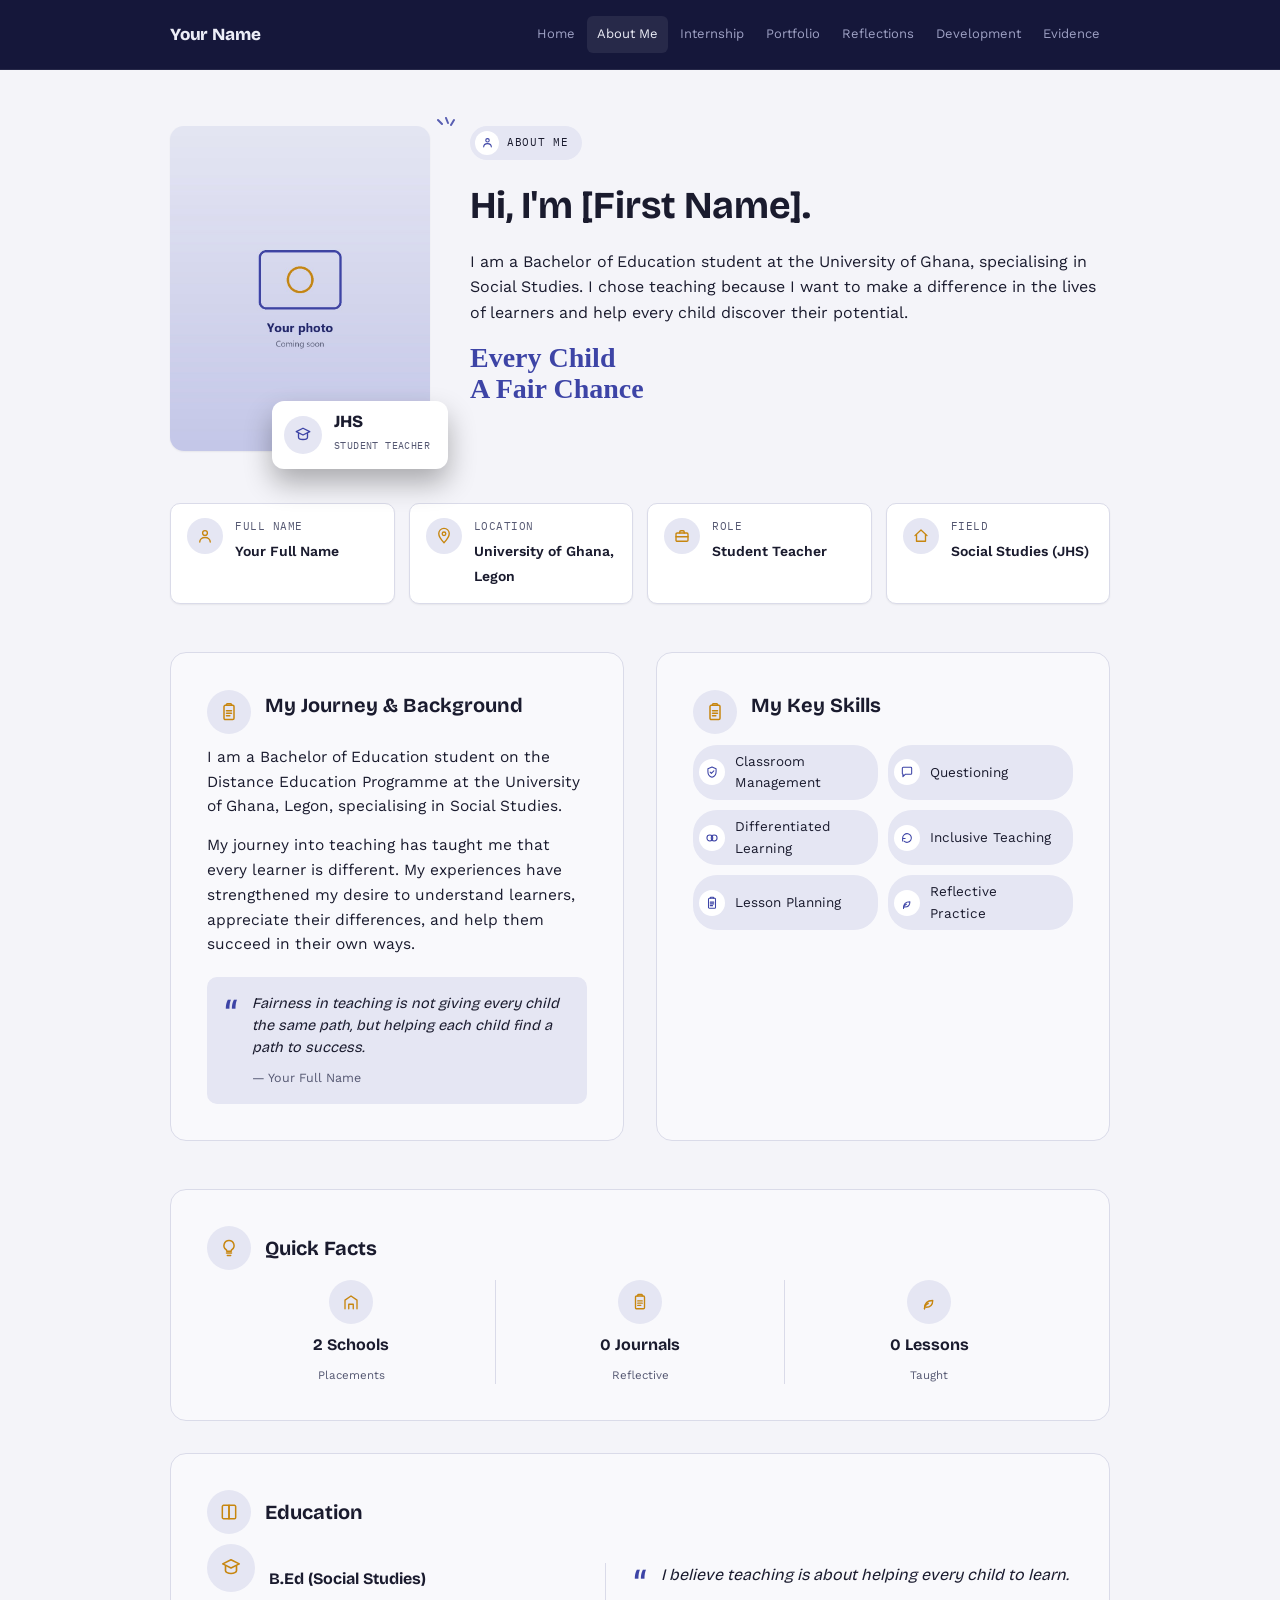
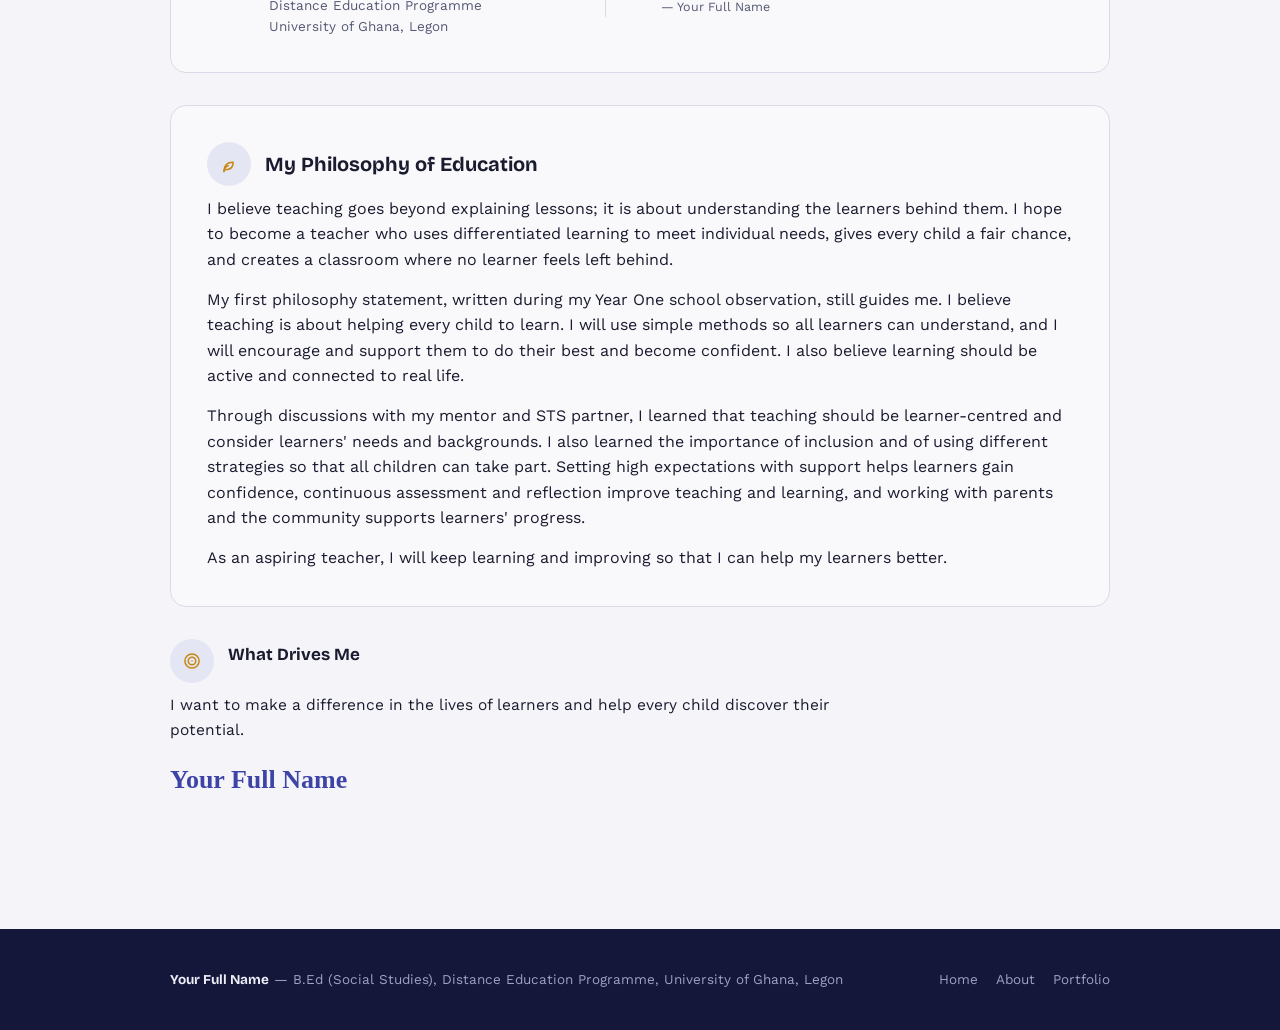
==== site/about.html @ 4d6a5287 "Start client 4 e-portfolio with Indigo & Marigold palette and placeholder content Co-Authored-By: Cl" ====
<!doctype html>
<html lang="en">
<head>
<meta charset="UTF-8">
<meta name="viewport" content="width=device-width, initial-scale=1">
<title>Your Full Name — About Me</title>
<meta name="description" content="Teaching e-portfolio of Your Full Name, B.Ed (Social Studies) student-teacher at the University of Ghana, Legon.">
<link rel="stylesheet" href="https://fonts.googleapis.com/css2?family=Bricolage+Grotesque:opsz,wght@12..96,500;12..96,700;12..96,800&family=Work+Sans:wght@400;500;600;700&family=IBM+Plex+Mono:wght@500&display=swap">
<link rel="stylesheet" href="styles.css">
</head>
<body>

<header class="site">
  <div class="container nav-row">
    <a class="brand" href="index.html">Your Name</a>
    <button class="nav-toggle" id="navToggle" aria-expanded="false">Menu</button>
    <nav class="links" id="navLinks">
      <a href="index.html">Home</a>
      <a href="about.html" class="active">About Me</a>
      <a href="internship.html">Internship</a>
      <a href="portfolio.html">Portfolio</a>
      <a href="reflections.html">Reflections</a>
      <a href="development.html">Development</a>
      <a href="evidence.html">Evidence</a>
    </nav>
  </div>
</header>

<main class="container">
  <div class="page">

    <div class="about-split">
      <div style="position:relative;">
        <div class="photo-ticks"><svg width="24" height="34" viewBox="0 0 24 34" fill="none" stroke="currentColor" stroke-width="2" stroke-linecap="round"><path d="M2 4l4 4"/><path d="M10 2l2 5"/><path d="M18 4l-3 5"/></svg></div>
        <img class="about-photo" style="object-position:center 15%;" src="assets/portrait.jpg" alt="Portrait of Your Full Name">
        <div class="hero-badge" style="position:absolute;right:-18px;bottom:-18px;left:auto;">
          <div class="badge-icon"><svg width="18" height="18" viewBox="0 0 24 24" fill="none" stroke="currentColor" stroke-width="1.8" stroke-linecap="round" stroke-linejoin="round"><path d="M12 3l9 4.5-9 4.5-9-4.5z"/><path d="M6 10v5c0 1.5 2.7 3 6 3s6-1.5 6-3v-5"/></svg></div>
          <div><b>JHS</b><span>Student Teacher</span></div>
        </div>
      </div>
      <div class="about-greet">
        <div class="pill-eyebrow"><span class="pill-icon"><svg width="13" height="13" viewBox="0 0 24 24" fill="none" stroke="currentColor" stroke-width="2" stroke-linecap="round" stroke-linejoin="round"><circle cx="12" cy="8" r="3.2"/><path d="M5 20c0-3.5 3-6 7-6s7 2.5 7 6"/></svg></span>About Me</div>
        <h3 style="font-size:clamp(28px,4.4vw,38px);">Hi, I'm [First Name].</h3>
        <p class="body-text">I am a Bachelor of Education student at the University of Ghana, specialising in Social Studies. I chose teaching because I want to make a difference in the lives of learners and help every child discover their potential.</p>
        <div class="tagline-script">Every Child<br>A Fair Chance</div>
      </div>
    </div>

    <div class="block">
      <div class="info-grid">
        <div class="info-item">
          <div class="info-icon"><svg width="18" height="18" viewBox="0 0 24 24" fill="none" stroke="currentColor" stroke-width="1.8" stroke-linecap="round" stroke-linejoin="round"><circle cx="12" cy="8" r="3.2"/><path d="M5 20c0-3.5 3-6 7-6s7 2.5 7 6"/></svg></div>
          <div><span class="info-label">Full Name</span><span class="info-value">Your Full Name</span></div>
        </div>
        <div class="info-item">
          <div class="info-icon"><svg width="18" height="18" viewBox="0 0 24 24" fill="none" stroke="currentColor" stroke-width="1.8" stroke-linecap="round" stroke-linejoin="round"><path d="M12 21s7-7.2 7-12.2a7 7 0 1 0-14 0C5 13.8 12 21 12 21z"/><circle cx="12" cy="9" r="2.4"/></svg></div>
          <div><span class="info-label">Location</span><span class="info-value">University of Ghana, Legon</span></div>
        </div>
        <div class="info-item">
          <div class="info-icon"><svg width="18" height="18" viewBox="0 0 24 24" fill="none" stroke="currentColor" stroke-width="1.8" stroke-linecap="round" stroke-linejoin="round"><rect x="4" y="8" width="16" height="11" rx="1.5"/><path d="M9 8V6.5A1.5 1.5 0 0 1 10.5 5h3A1.5 1.5 0 0 1 15 6.5V8"/><path d="M4 13h16"/></svg></div>
          <div><span class="info-label">Role</span><span class="info-value">Student Teacher</span></div>
        </div>
        <div class="info-item">
          <div class="info-icon"><svg width="18" height="18" viewBox="0 0 24 24" fill="none" stroke="currentColor" stroke-width="1.8" stroke-linecap="round" stroke-linejoin="round"><path d="M4 11.5L12 4l8 7.5"/><path d="M6 10v9h12v-9"/></svg></div>
          <div><span class="info-label">Field</span><span class="info-value">Social Studies (JHS)</span></div>
        </div>
      </div>
    </div>

    <div class="two-col block">
      <div class="panel" style="margin-bottom:0;">
        <div class="panel-head">
        <div class="focus-icon"><svg width="20" height="20" viewBox="0 0 24 24" fill="none" stroke="currentColor" stroke-width="1.8" stroke-linecap="round" stroke-linejoin="round"><rect x="6" y="4" width="12" height="17" rx="1.5"/><path d="M9 4V3a1 1 0 0 1 1-1h4a1 1 0 0 1 1 1v1"/><path d="M9 10.5h6M9 13.5h6M9 16.5h4"/></svg></div>
        <h3>My Journey &amp; Background</h3>
      </div>
        <p class="body-text">I am a Bachelor of Education student on the Distance Education Programme at the University of Ghana, Legon, specialising in Social Studies.</p>
        <p class="body-text" style="margin-top:14px;">My journey into teaching has taught me that every learner is different. My experiences have strengthened my desire to understand learners, appreciate their differences, and help them succeed in their own ways.</p>
        <div class="testimonial" style="margin-top:20px;background:var(--chip-bg);border-radius:10px;padding:16px 18px;">
          <span class="quote-mark">&ldquo;</span>
          <div>
            <blockquote style="font-size:14.5px;">Fairness in teaching is not giving every child the same path, but helping each child find a path to success.</blockquote>
            <cite>— Your Full Name</cite>
          </div>
        </div>
      </div>
      <div class="panel" style="margin-bottom:0;">
        <div class="panel-head">
        <div class="focus-icon"><svg width="20" height="20" viewBox="0 0 24 24" fill="none" stroke="currentColor" stroke-width="1.8" stroke-linecap="round" stroke-linejoin="round"><rect x="6" y="4" width="12" height="17" rx="1.5"/><path d="M9 4V3a1 1 0 0 1 1-1h4a1 1 0 0 1 1 1v1"/><path d="M9 10.5h6M9 13.5h6M9 16.5h4"/></svg></div>
        <h3>My Key Skills</h3>
      </div>
        <div class="skill-grid">
          <div class="skill-chip"><span class="chip-ico"><svg width="14" height="14" viewBox="0 0 24 24" fill="none" stroke="currentColor" stroke-width="1.8" stroke-linecap="round" stroke-linejoin="round"><path d="M12 3.5l7 2.8v5.2c0 5-3 8.3-7 9.5-4-1.2-7-4.5-7-9.5V6.3z"/><path d="M8.8 12.2l2.1 2.1 4.3-4.3"/></svg></span>Classroom Management</div>
          <div class="skill-chip"><span class="chip-ico"><svg width="14" height="14" viewBox="0 0 24 24" fill="none" stroke="currentColor" stroke-width="1.8" stroke-linecap="round" stroke-linejoin="round"><path d="M4 5.5A1.5 1.5 0 0 1 5.5 4h13A1.5 1.5 0 0 1 20 5.5v9A1.5 1.5 0 0 1 18.5 16H9l-4 4v-4H5.5A1.5 1.5 0 0 1 4 14.5z"/></svg></span>Questioning</div>
          <div class="skill-chip"><span class="chip-ico"><svg width="14" height="14" viewBox="0 0 24 24" fill="none" stroke="currentColor" stroke-width="1.8" stroke-linecap="round" stroke-linejoin="round"><circle cx="8.3" cy="12" r="5"/><circle cx="15.7" cy="12" r="5"/></svg></span>Differentiated Learning</div>
          <div class="skill-chip"><span class="chip-ico"><svg width="14" height="14" viewBox="0 0 24 24" fill="none" stroke="currentColor" stroke-width="1.8" stroke-linecap="round" stroke-linejoin="round"><path d="M4.5 12a7.5 7.5 0 1 1 2.4 5.5"/><path d="M4.5 17v-4.3h4.3"/></svg></span>Inclusive Teaching</div>
          <div class="skill-chip"><span class="chip-ico"><svg width="14" height="14" viewBox="0 0 24 24" fill="none" stroke="currentColor" stroke-width="1.8" stroke-linecap="round" stroke-linejoin="round"><rect x="6" y="4" width="12" height="17" rx="1.5"/><path d="M9 4V3a1 1 0 0 1 1-1h4a1 1 0 0 1 1 1v1"/><path d="M9 10.5h6M9 13.5h6M9 16.5h4"/></svg></span>Lesson Planning</div>
          <div class="skill-chip"><span class="chip-ico"><svg width="14" height="14" viewBox="0 0 24 24" fill="none" stroke="currentColor" stroke-width="1.8" stroke-linecap="round" stroke-linejoin="round"><path d="M6 21c0-7 4-11 11-11 0 6-3 9-9 9"/><path d="M6 21c0-4 2-6 5-7"/></svg></span>Reflective Practice</div>
        </div>
      </div>
    </div>

    <div class="panel">
      <div class="panel-head">
        <div class="focus-icon"><svg width="20" height="20" viewBox="0 0 24 24" fill="none" stroke="currentColor" stroke-width="1.8" stroke-linecap="round" stroke-linejoin="round"><path d="M9 18h6M10 21h4"/><path d="M12 3a6 6 0 0 0-3.5 10.9c.5.4.8 1 .8 1.6v.5h5.4v-.5c0-.6.3-1.2.8-1.6A6 6 0 0 0 12 3z"/></svg></div>
        <h3>Quick Facts</h3>
      </div>
      <div class="stat-trio">
        <div class="stat-trio-item">
          <div class="focus-icon"><svg width="18" height="18" viewBox="0 0 24 24" fill="none" stroke="currentColor" stroke-width="1.8" stroke-linecap="round" stroke-linejoin="round"><path d="M4 21V9.5L12 4l8 5.5V21"/><path d="M9 21v-6h6v6"/></svg></div>
          <b>2 Schools</b><span>Placements</span>
        </div>
        <div class="stat-trio-item">
          <div class="focus-icon"><svg width="18" height="18" viewBox="0 0 24 24" fill="none" stroke="currentColor" stroke-width="1.8" stroke-linecap="round" stroke-linejoin="round"><rect x="6" y="4" width="12" height="17" rx="1.5"/><path d="M9 4V3a1 1 0 0 1 1-1h4a1 1 0 0 1 1 1v1"/><path d="M9 10.5h6M9 13.5h6M9 16.5h4"/></svg></div>
          <b>0 Journals</b><span>Reflective</span>
        </div>
        <div class="stat-trio-item">
          <div class="focus-icon"><svg width="18" height="18" viewBox="0 0 24 24" fill="none" stroke="currentColor" stroke-width="1.8" stroke-linecap="round" stroke-linejoin="round"><path d="M6 21c0-7 4-11 11-11 0 6-3 9-9 9"/><path d="M6 21c0-4 2-6 5-7"/></svg></div>
          <b>0 Lessons</b><span>Taught</span>
        </div>
      </div>
    </div>

    <div class="panel">
      <div class="panel-head">
        <div class="focus-icon"><svg width="20" height="20" viewBox="0 0 24 24" fill="none" stroke="currentColor" stroke-width="1.8" stroke-linecap="round" stroke-linejoin="round"><path d="M4 5.5C4 4.7 4.7 4 5.5 4H12v16H5.5A1.5 1.5 0 0 1 4 18.5z"/><path d="M20 5.5c0-.8-.7-1.5-1.5-1.5H12v16h6.5a1.5 1.5 0 0 0 1.5-1.5z"/></svg></div>
        <h3>Education</h3>
      </div>
      <div class="edu-row">
        <div class="edu-info">
          <div class="focus-icon"><svg width="22" height="22" viewBox="0 0 24 24" fill="none" stroke="currentColor" stroke-width="1.8" stroke-linecap="round" stroke-linejoin="round"><path d="M12 3l9 4.5-9 4.5-9-4.5z"/><path d="M6 10v5c0 1.5 2.7 3 6 3s6-1.5 6-3v-5"/></svg></div>
          <div>
            <h4>B.Ed (Social Studies)</h4>
            <p>Distance Education Programme<br>University of Ghana, Legon</p>
          </div>
        </div>
        <div class="testimonial">
          <span class="quote-mark">&ldquo;</span>
          <div>
            <blockquote>I believe teaching is about helping every child to learn.</blockquote>
            <cite>— Your Full Name</cite>
          </div>
        </div>
      </div>
    </div>

    <div class="panel">
      <div class="panel-head">
        <div class="focus-icon"><svg width="20" height="20" viewBox="0 0 24 24" fill="none" stroke="currentColor" stroke-width="1.8" stroke-linecap="round" stroke-linejoin="round"><path d="M6 21c0-7 4-11 11-11 0 6-3 9-9 9"/><path d="M6 21c0-4 2-6 5-7"/></svg></div>
        <h3>My Philosophy of Education</h3>
      </div>
      <p class="body-text">I believe teaching goes beyond explaining lessons; it is about understanding the learners behind them. I hope to become a teacher who uses differentiated learning to meet individual needs, gives every child a fair chance, and creates a classroom where no learner feels left behind.</p>
      <p class="body-text" style="margin-top:14px;">My first philosophy statement, written during my Year One school observation, still guides me. I believe teaching is about helping every child to learn. I will use simple methods so all learners can understand, and I will encourage and support them to do their best and become confident. I also believe learning should be active and connected to real life.</p>
      <p class="body-text" style="margin-top:14px;">Through discussions with my mentor and STS partner, I learned that teaching should be learner-centred and consider learners' needs and backgrounds. I also learned the importance of inclusion and of using different strategies so that all children can take part. Setting high expectations with support helps learners gain confidence, continuous assessment and reflection improve teaching and learning, and working with parents and the community supports learners' progress.</p>
            <p class="body-text" style="margin-top:14px;">As an aspiring teacher, I will keep learning and improving so that I can help my learners better.</p>
    </div>

    <div class="block">
      <div>
        <div class="panel-head" style="margin-bottom:10px;">
          <div class="focus-icon"><svg width="20" height="20" viewBox="0 0 24 24" fill="none" stroke="currentColor" stroke-width="1.8" stroke-linecap="round" stroke-linejoin="round"><circle cx="12" cy="12" r="8.5"/><circle cx="12" cy="12" r="4.5"/><circle cx="12" cy="12" r=".8" fill="currentColor" stroke="none"/></svg></div>
          <h3 style="font-size:17px;">What Drives Me</h3>
        </div>
        <p class="body-text">I want to make a difference in the lives of learners and help every child discover their potential.</p>
        <div class="signature">Your Full Name</div>
      </div>
    </div>
  </div>
</main>

<footer class="site">
  <div class="container">
    <div><strong>Your Full Name</strong> — B.Ed (Social Studies), Distance Education Programme, University of Ghana, Legon</div>
    <div class="foot-links">
      <a href="index.html">Home</a>
      <a href="about.html">About</a>
      <a href="portfolio.html">Portfolio</a>
    </div>
  </div>
</footer>

<script>
(function(){
  var navToggle = document.getElementById("navToggle");
  var navEl = document.getElementById("navLinks");
  navToggle.addEventListener("click", function(){
    var open = navEl.classList.toggle("open");
    navToggle.setAttribute("aria-expanded", open ? "true" : "false");
  });
})();
</script>
</body>
</html>
---- site/styles.css ----
:root{
  --bg:#F4F4F9;
  --surface:#FFFFFF;
  --surface-2:#F9F9FC;
  --ink:#1A1B2E;
  --ink-muted:#555872;
  --border:#DADBE9;
  --gold:#3D44A6;
  --green:#C7860F;
  --maroon:#2C7A6A;
  --header-bg:#15173A;
  --header-text:#ECEDF7;
  --header-text-muted:#9EA1C4;
  --chip-bg:#E5E6F3;
  --shadow: 0 1px 2px rgba(20,18,10,.06);
  --font-display: "Bricolage Grotesque", system-ui, sans-serif;
  --font-body: "Work Sans", system-ui, sans-serif;
  --font-mono: "IBM Plex Mono", monospace;
}
@media (prefers-color-scheme: dark){
  :root:not([data-theme="light"]){
    --bg:#0F1020;
    --surface:#171933;
    --surface-2:#1C1E3B;
    --ink:#ECEDF7;
    --ink-muted:#A3A6C8;
    --border:#2B2E52;
    --gold:#8F96F0;
    --green:#E6B04A;
    --maroon:#5CC2AC;
    --header-bg:#0A0B1A;
    --header-text:#ECEDF7;
    --header-text-muted:#8A8DB5;
    --chip-bg:#222547;
    --shadow: 0 1px 2px rgba(0,0,0,.4);
  }
}
:root[data-theme="dark"]{
  --bg:#0F1020;
  --surface:#171933;
  --surface-2:#1C1E3B;
  --ink:#ECEDF7;
  --ink-muted:#A3A6C8;
  --border:#2B2E52;
  --gold:#8F96F0;
  --green:#E6B04A;
  --maroon:#5CC2AC;
  --header-bg:#0A0B1A;
  --header-text:#ECEDF7;
  --header-text-muted:#8A8DB5;
  --chip-bg:#222547;
  --shadow: 0 1px 2px rgba(0,0,0,.4);
}
*{box-sizing:border-box;}
html{scroll-behavior:smooth;}
body{
  margin:0;
  background:var(--bg);
  color:var(--ink);
  font-family:var(--font-body);
  line-height:1.6;
}
img{max-width:100%;}
a{color:inherit;}
[hidden]{display:none!important;}
.container{max-width:980px;margin:0 auto;padding-inline:20px;}
h1,h2,h3{font-family:var(--font-display);font-weight:700;text-wrap:balance;margin:0;}
p{margin:0;}
.eyebrow{
  font-family:var(--font-mono);
  font-size:11px;
  letter-spacing:.08em;
  text-transform:uppercase;
}

/* header */
header.site{
  background:var(--header-bg);
  color:var(--header-text);
  position:sticky;
  top:0;
  z-index:20;
  border-bottom:1px solid rgba(255,255,255,.08);
}
.nav-row{
  display:flex;
  align-items:center;
  justify-content:space-between;
  padding-block:16px;
  gap:16px;
}
.brand{
  font-family:var(--font-display);
  font-weight:800;
  font-size:17px;
  letter-spacing:-.01em;
  text-decoration:none;
  color:var(--header-text);
  white-space:nowrap;
}
nav.links{display:flex;gap:2px;flex-wrap:nowrap;}
nav.links a{
  font-size:13px;
  text-decoration:none;
  color:var(--header-text-muted);
  padding:8px 10px;
  border-radius:6px;
  white-space:nowrap;
  transition:color .15s, background .15s;
}
nav.links a:hover{color:var(--header-text);}
nav.links a.active{color:var(--header-text);background:rgba(255,255,255,.08);}
.nav-toggle{
  display:none;
  background:none;
  border:1px solid rgba(255,255,255,.2);
  color:var(--header-text);
  border-radius:6px;
  padding:8px 10px;
  font-size:13px;
  font-family:var(--font-mono);
}
@media (max-width:900px){
  nav.links{
    display:none;
    width:100%;
    flex-direction:column;
    flex-wrap:wrap;
    gap:2px;
    padding-bottom:14px;
  }
  nav.links a{white-space:normal;}
  nav.links.open{display:flex;}
  .nav-toggle{display:block;}
  .nav-row{flex-wrap:wrap;}
}

/* hero */
.hero{
  background:var(--header-bg);
  color:var(--header-text);
  padding-block:clamp(48px,8vw,88px) clamp(56px,9vw,96px);
  overflow:clip;
}
.hero-grid{
  display:grid;
  grid-template-columns:1.15fr auto;
  gap:clamp(32px,6vw,64px);
  align-items:center;
}
@media (max-width:700px){.hero-grid{grid-template-columns:1fr;}.hero-photo-wrap{order:-1;margin-inline:auto;}}
.hero-photo-wrap{
  position:relative;
  width:min(300px,72vw);
  flex-shrink:0;
}
.hero-photo-wrap::before{
  content:"";
  position:absolute;
  inset:10px -10px -10px 10px;
  background:color-mix(in srgb, var(--gold) 25%, transparent);
  border-radius:18px;
  z-index:0;
}
.hero-photo{
  position:relative;
  z-index:1;
  display:block;
  width:100%;
  aspect-ratio:4/5;
  object-fit:cover;
  object-position:top center;
  border-radius:16px;
  box-shadow:0 24px 48px rgba(0,0,0,.4);
}
.hero-badge{
  position:absolute;
  z-index:2;
  left:-18px;
  bottom:-18px;
  display:flex;
  align-items:center;
  gap:12px;
  background:var(--surface);
  color:var(--ink);
  padding:12px 18px 12px 12px;
  border-radius:12px;
  box-shadow:0 14px 28px rgba(0,0,0,.3);
  max-width:210px;
}
.hero-badge .badge-icon{
  width:38px;height:38px;border-radius:50%;flex-shrink:0;
  background:var(--chip-bg);color:var(--gold);
  display:flex;align-items:center;justify-content:center;
}
.hero-badge b{display:block;font-family:var(--font-display);font-size:17px;font-weight:800;line-height:1.1;}
.hero-badge span{font-size:10px;font-family:var(--font-mono);text-transform:uppercase;letter-spacing:.04em;color:var(--ink-muted);}
.hero .eyebrow{color:#F2C14E;margin-bottom:10px;display:block;}
.hero h1{font-size:clamp(32px,5.5vw,52px);line-height:1.05;margin-bottom:10px;}
.hero .role{font-size:15px;color:var(--header-text-muted);margin-bottom:20px;}
.hero .pitch{max-width:56ch;font-size:15px;color:#D3D5EA;margin-bottom:24px;}
.divider-rule{height:2px;width:56px;background:#F2C14E;margin-bottom:24px;}
.stat-row{display:flex;gap:28px;flex-wrap:wrap;}
.stat b{display:block;font-family:var(--font-display);font-size:24px;font-weight:800;}
.stat span{font-size:11px;color:var(--header-text-muted);text-transform:uppercase;letter-spacing:.05em;}
.accentbar{display:flex;height:5px;margin-top:32px;border-radius:3px;overflow:hidden;max-width:280px;}
.accentbar div{flex:1;}

/* page body */
main{padding-block:56px 80px;}
.page-head{margin-bottom:40px;max-width:70ch;}
.page-head .eyebrow{color:var(--gold);margin-bottom:10px;display:block;}
.page-head h2{font-size:clamp(26px,4vw,34px);margin-bottom:12px;}
.page-head p{color:var(--ink-muted);font-size:15.5px;}

.block{margin-bottom:48px;}
.block h3{font-size:19px;margin-bottom:14px;}
.block .body-text{max-width:68ch;color:var(--ink);font-size:15.5px;}
.block .body-text + .body-text{margin-top:14px;}
.pull{
  border-left:3px solid var(--gold);
  padding:2px 0 2px 20px;
  margin:20px 0;
  max-width:60ch;
  font-family:var(--font-display);
  font-weight:500;
  font-size:19px;
  line-height:1.45;
  color:var(--ink);
}

.two-col{display:grid;grid-template-columns:1fr 1fr;gap:32px;}
@media (max-width:700px){.two-col{grid-template-columns:1fr;}}
.card{
  background:var(--surface);
  border:1px solid var(--border);
  border-radius:10px;
  padding:22px 24px;
  box-shadow:var(--shadow);
}
.card h4{font-family:var(--font-display);font-size:16px;margin:0 0 8px;font-weight:700;}
.card p{font-size:14.5px;color:var(--ink-muted);}

ul.plain{margin:0;padding:0;list-style:none;display:flex;flex-direction:column;gap:10px;}
ul.plain li{
  font-size:15px;
  padding-left:20px;
  position:relative;
}
ul.plain li::before{
  content:"";
  position:absolute;left:0;top:9px;
  width:6px;height:6px;border-radius:50%;
  background:var(--green);
}

.chip-row{display:flex;flex-wrap:wrap;gap:8px;}
.chip{
  font-family:var(--font-mono);
  font-size:12px;
  background:var(--chip-bg);
  border:1px solid var(--border);
  padding:6px 12px;
  border-radius:20px;
  color:var(--ink);
}

.grid-cards{display:grid;grid-template-columns:repeat(auto-fill,minmax(220px,1fr));gap:18px;}

.focus-grid{display:grid;grid-template-columns:repeat(auto-fit,minmax(200px,1fr));gap:20px;}
.focus-card{padding:4px 2px;}
.focus-icon{
  width:44px;height:44px;
  border-radius:50%;
  background:var(--chip-bg);
  display:flex;align-items:center;justify-content:center;
  margin-bottom:16px;
  color:var(--green);
}
.focus-card h4{font-family:var(--font-display);font-size:15.5px;margin-bottom:6px;}
.focus-card p{font-size:14px;color:var(--ink-muted);}

/* home redesign */
.home-page{--ink-muted:#555872;}
@media (prefers-color-scheme: dark){:root:not([data-theme="light"]) .home-page{--ink-muted:#A3A6C8;}}
:root[data-theme="dark"] .home-page{--ink-muted:#A3A6C8;}
.pill-eyebrow{
  display:inline-flex;align-items:center;gap:8px;
  background:var(--chip-bg);
  border-radius:20px;
  padding:5px 14px 5px 5px;
  font-family:var(--font-mono);
  font-size:11px;letter-spacing:.06em;text-transform:uppercase;
  color:var(--ink);
  margin-bottom:16px;
}
.pill-eyebrow .pill-icon{
  width:24px;height:24px;border-radius:50%;
  background:var(--surface);
  display:flex;align-items:center;justify-content:center;
  color:var(--gold);
}
.panel{
  background:var(--surface-2);
  border:1px solid var(--border);
  border-radius:16px;
  padding:clamp(24px,4vw,36px);
  margin-bottom:32px;
}
.panel-head{display:flex;align-items:center;gap:14px;margin-bottom:10px;}
.panel-head .focus-icon{margin-bottom:0;flex-shrink:0;}
.panel-head h3{font-size:20px;}
.panel-intro{color:var(--ink-muted);font-size:14.5px;max-width:64ch;margin-bottom:24px;}
.testimonial{display:flex;gap:14px;align-items:flex-start;}
.testimonial .quote-mark{font-family:var(--font-display);font-size:42px;color:var(--gold);line-height:.6;flex-shrink:0;margin-top:10px;}
.testimonial blockquote{margin:0;font-family:var(--font-display);font-style:italic;font-size:16px;line-height:1.5;color:var(--ink);}
.testimonial cite{display:block;margin-top:10px;font-style:normal;font-size:12.5px;color:var(--ink-muted);}
.about-teaser-grid{display:grid;grid-template-columns:1.3fr 1fr;gap:40px;align-items:start;}
@media (max-width:760px){.about-teaser-grid{grid-template-columns:1fr;}}
.link-grid{display:grid;grid-template-columns:1fr 1fr;gap:16px;}
@media (max-width:700px){.link-grid{grid-template-columns:1fr;}}
.link-card{
  display:flex;align-items:flex-start;gap:14px;
  background:var(--surface);border:1px solid var(--border);border-radius:12px;
  padding:18px;text-decoration:none;color:inherit;
  transition:border-color .15s;
}
.link-card:hover{border-color:var(--gold);}
.link-card .focus-icon{margin-bottom:0;flex-shrink:0;width:38px;height:38px;}
.link-card .link-body{flex:1;}
.link-card .link-body h4{font-family:var(--font-display);font-size:15px;margin-bottom:4px;font-weight:700;}
.link-card .link-body p{font-size:13px;color:var(--ink-muted);}
.link-card .link-arrow{
  width:30px;height:30px;border-radius:50%;background:var(--chip-bg);
  display:flex;align-items:center;justify-content:center;color:var(--ink);flex-shrink:0;
}
.philosophy-split{display:grid;grid-template-columns:1fr 1.15fr;gap:40px;align-items:center;}
@media (max-width:700px){.philosophy-split{grid-template-columns:1fr;}}
.philosophy-photo{width:100%;aspect-ratio:4/3;object-fit:cover;border-radius:16px;box-shadow:var(--shadow);display:block;}
.philosophy-photo.is-placeholder{
  display:flex;align-items:center;justify-content:center;flex-direction:column;gap:8px;
  background:var(--chip-bg);color:var(--ink-muted);font-family:var(--font-mono);font-size:11px;text-transform:uppercase;letter-spacing:.05em;text-align:center;padding:20px;
}
.btn-dark{
  display:inline-flex;align-items:center;gap:8px;
  background:var(--header-bg);color:var(--header-text);
  font-family:var(--font-body);font-weight:600;font-size:14px;
  padding:12px 20px;border-radius:24px;text-decoration:none;
  transition:opacity .15s;
}
.btn-dark:hover{opacity:.85;}
.intro-bar{
  display:flex;flex-wrap:wrap;gap:28px;align-items:center;justify-content:space-between;
  background:var(--surface-2);border:1px solid var(--border);border-radius:16px;
  padding:clamp(22px,4vw,30px);
}
.intro-bar .intro-text{flex:2;min-width:260px;}
.intro-bar .intro-side{display:flex;flex-direction:column;gap:16px;align-items:flex-start;}
.mini-stats{display:flex;gap:20px;flex-wrap:wrap;}
.mini-stat{display:flex;flex-direction:column;align-items:center;gap:6px;text-align:center;width:80px;}
.mini-stat .focus-icon{width:36px;height:36px;margin-bottom:0;}
.mini-stat b{font-family:var(--font-display);font-size:12.5px;font-weight:700;line-height:1.25;}
.mini-stat span{font-size:10px;color:var(--ink-muted);}
.tagline-script{
  font-family:"Caveat",cursive;
  font-weight:700;
  font-size:clamp(22px,3vw,28px);
  color:var(--gold);
  line-height:1.1;
  margin-top:18px;
}
.signature{
  font-family:"Caveat",cursive;
  font-weight:700;
  font-size:26px;
  color:var(--gold);
  margin-top:16px;
}
.photo-ticks{position:absolute;top:-10px;right:-30px;color:var(--gold);opacity:.85;}

.stat-trio{display:flex;}
.stat-trio-item{flex:1;display:flex;flex-direction:column;align-items:center;gap:8px;text-align:center;padding:0 12px;border-right:1px solid var(--border);}
.stat-trio-item:last-child{border-right:none;}
.stat-trio-item .focus-icon{margin-bottom:0;}
.stat-trio-item b{font-family:var(--font-display);font-size:16px;font-weight:700;}
.stat-trio-item span{font-size:11.5px;color:var(--ink-muted);}

.skill-grid{display:grid;grid-template-columns:1fr 1fr;gap:10px;}
@media (max-width:500px){.skill-grid{grid-template-columns:1fr;}}
.skill-chip{display:inline-flex;align-items:center;gap:10px;background:var(--chip-bg);border-radius:24px;padding:6px 16px 6px 6px;font-size:13.5px;}
.skill-chip .chip-ico{width:26px;height:26px;border-radius:50%;background:var(--surface);display:flex;align-items:center;justify-content:center;color:var(--gold);flex-shrink:0;}

.edu-row{display:flex;flex-wrap:wrap;gap:32px;align-items:center;}
.edu-row .edu-info{display:flex;gap:14px;align-items:flex-start;flex:1;min-width:220px;}
.edu-row .edu-info .focus-icon{width:48px;height:48px;flex-shrink:0;margin-bottom:0;}
.edu-row .edu-info h4{font-family:var(--font-display);font-size:16px;margin-bottom:4px;}
.edu-row .edu-info p{font-size:13.5px;color:var(--ink-muted);line-height:1.5;}
.edu-row .testimonial{flex:1.2;min-width:240px;border-left:1px solid var(--border);padding-left:28px;}
@media (max-width:640px){.edu-row .testimonial{border-left:none;padding-left:0;}}

.page-head-split{display:flex;flex-wrap:wrap;justify-content:space-between;align-items:center;gap:24px;margin-bottom:40px;}
.page-head-split .head-text{flex:1;min-width:260px;}
.page-head-split .head-text h2{font-size:clamp(28px,4.4vw,38px);margin:12px 0 14px;}
.page-head-split .head-text p{color:var(--ink-muted);font-size:15px;max-width:60ch;}
.icon-blob{
  position:relative;
  background:var(--chip-bg);
  border-radius:42% 58% 63% 37% / 41% 44% 56% 59%;
  width:150px;height:130px;
  flex-shrink:0;
  display:flex;align-items:center;justify-content:center;
  color:var(--ink);
}

.profile-card{display:grid;grid-template-columns:1fr 1fr;gap:32px;align-items:stretch;background:var(--surface-2);border:1px solid var(--border);border-radius:16px;padding:clamp(22px,4vw,30px);margin-bottom:32px;}
@media (max-width:700px){.profile-card{grid-template-columns:1fr;}}
.profile-card h3{font-size:20px;margin:10px 0 2px;}
.profile-card .profile-sub{font-size:13.5px;color:var(--ink-muted);}
.profile-list{display:flex;flex-direction:column;gap:14px;margin-top:18px;padding-top:18px;border-top:1px solid var(--border);}
.profile-list .info-row{display:flex;align-items:center;gap:12px;}
.profile-list .info-row .focus-icon{width:32px;height:32px;margin-bottom:0;flex-shrink:0;}
.profile-list .info-row .label{font-size:10.5px;color:var(--ink-muted);text-transform:uppercase;letter-spacing:.04em;display:block;}
.profile-list .info-row .value{font-size:14px;font-weight:600;}
.photo-quote{position:relative;border-radius:14px;overflow:hidden;min-height:220px;}
.photo-quote img{width:100%;height:100%;object-fit:cover;display:block;}
.photo-quote.is-placeholder{
  background:var(--chip-bg);display:flex;flex-direction:column;align-items:center;justify-content:center;gap:8px;
  color:var(--ink-muted);font-family:var(--font-mono);font-size:11px;text-transform:uppercase;letter-spacing:.05em;text-align:center;padding:20px;
}
.photo-quote .quote-overlay{
  position:absolute;left:0;right:0;bottom:0;
  background:linear-gradient(0deg, rgba(8,18,26,.88), rgba(8,18,26,0));
  padding:28px 18px 16px;
  color:#EEF3F6;
  font-family:var(--font-display);font-style:italic;font-size:13.5px;line-height:1.5;
}

.page-photo-hero{display:grid;grid-template-columns:1fr 300px;gap:40px;align-items:center;margin-bottom:40px;}
@media (max-width:760px){.page-photo-hero{grid-template-columns:1fr;}.page-photo-hero .photo-col{order:-1;margin-inline:auto;}}
.page-photo-hero .photo-col{position:relative;width:100%;max-width:300px;}
.page-hero-photo{width:100%;aspect-ratio:4/5;object-fit:cover;object-position:top center;border-radius:16px;box-shadow:var(--shadow);display:block;}
.page-hero-photo.is-placeholder{display:flex;flex-direction:column;align-items:center;justify-content:center;gap:8px;background:var(--chip-bg);color:var(--ink-muted);font-family:var(--font-mono);font-size:11px;text-transform:uppercase;letter-spacing:.05em;text-align:center;padding:20px;}

.panel-with-photo{display:flex;flex-wrap:wrap;gap:28px;align-items:flex-start;}
.panel-with-photo .panel-main{flex:2;min-width:260px;}
.panel-with-photo .panel-photo{flex:1;min-width:160px;max-width:220px;border-radius:14px;overflow:hidden;aspect-ratio:4/3;box-shadow:var(--shadow);}
.panel-with-photo .panel-photo img{width:100%;height:100%;object-fit:cover;display:block;}

.evidence-grid{display:grid;grid-template-columns:repeat(auto-fit,minmax(150px,1fr));gap:16px;}
.video-feature{display:flex;flex-wrap:wrap;gap:28px;align-items:center;}
.video-feature video{flex:3;min-width:260px;width:100%;aspect-ratio:16/9;border-radius:14px;background:#000;box-shadow:var(--shadow);display:block;}
.video-feature .video-caption{flex:2;min-width:220px;}
.video-feature .evidence-tag{display:block;font-family:var(--font-mono);font-size:11px;text-transform:uppercase;letter-spacing:.05em;color:var(--ink-muted);margin-bottom:10px;}

.evidence-card{background:var(--surface);border:1px solid var(--border);border-radius:12px;overflow:hidden;box-shadow:var(--shadow);}
.evidence-card .evidence-photo{width:100%;aspect-ratio:4/3;object-fit:cover;display:block;}
.evidence-card .evidence-photo.is-placeholder{
  display:flex;flex-direction:column;align-items:center;justify-content:center;gap:6px;
  background:var(--chip-bg);color:var(--ink-muted);font-family:var(--font-mono);font-size:10px;text-transform:uppercase;letter-spacing:.05em;text-align:center;padding:14px;
}
.evidence-card .evidence-body{padding:14px 16px;}
.evidence-card .evidence-body h4{font-family:var(--font-display);font-size:14.5px;margin-bottom:2px;}
.evidence-card .evidence-body .evidence-tag{font-size:12px;color:var(--ink-muted);margin-bottom:12px;display:block;}
.evidence-card .evidence-view{
  display:inline-flex;align-items:center;justify-content:center;gap:6px;width:100%;
  background:var(--chip-bg);color:var(--ink);font-size:12.5px;font-weight:600;
  padding:8px;border-radius:8px;text-decoration:none;box-sizing:border-box;
}

.toolkit-cloud{position:relative;background:var(--chip-bg);border-radius:12px;padding:20px 22px 60px;}
.toolkit-cloud .tagline-script{position:absolute;right:22px;bottom:14px;margin-top:0;text-align:right;}

.growth-split{display:grid;grid-template-columns:1.3fr 1fr;gap:28px;align-items:stretch;}
@media (max-width:760px){.growth-split{grid-template-columns:1fr;}}
.growth-photo{width:100%;height:100%;min-height:220px;object-fit:cover;border-radius:14px;box-shadow:var(--shadow);display:block;}
.growth-photo.is-placeholder{display:flex;flex-direction:column;align-items:center;justify-content:center;gap:8px;background:var(--chip-bg);color:var(--ink-muted);font-family:var(--font-mono);font-size:11px;text-transform:uppercase;letter-spacing:.05em;text-align:center;padding:20px;}
.quote-box{background:var(--chip-bg);border-radius:10px;padding:18px 20px;margin-top:18px;}
.quote-box p{font-family:var(--font-display);font-style:italic;font-size:14.5px;line-height:1.5;color:var(--ink);margin-bottom:8px;}
.quote-box span{font-size:12px;color:var(--ink-muted);}

.icon-pastel-1{background:color-mix(in srgb, var(--green) 20%, var(--surface));color:var(--green);}
.icon-pastel-2{background:color-mix(in srgb, var(--gold) 22%, var(--surface));color:var(--gold);}
.icon-pastel-3{background:color-mix(in srgb, var(--maroon) 20%, var(--surface));color:var(--maroon);}

.reflect-hero-side{display:flex;align-items:center;gap:16px;}
.reflect-quote{font-family:"Caveat",cursive;font-weight:700;font-size:21px;color:var(--gold);line-height:1.25;text-align:center;max-width:150px;transform:rotate(-4deg);flex-shrink:0;}

.journal-card{background:var(--surface);border:1px solid var(--border);border-radius:12px;padding:18px;}
.week-badge{display:inline-block;font-family:var(--font-mono);font-size:10px;font-weight:700;text-transform:uppercase;letter-spacing:.04em;padding:4px 10px;border-radius:20px;margin-bottom:12px;}
.journal-card h4{font-family:var(--font-display);font-size:15px;margin-bottom:8px;}
.journal-card p{font-size:13.5px;color:var(--ink-muted);margin-bottom:14px;}
.journal-date{display:flex;align-items:center;gap:6px;font-size:11.5px;color:var(--ink-muted);}

.flanked-quote{display:flex;align-items:center;gap:24px;}
.flanked-quote .leaf-deco{color:var(--gold);opacity:.8;flex-shrink:0;}
.flanked-quote .blob-deco{
  width:70px;height:70px;flex-shrink:0;position:relative;
  background:var(--chip-bg);border-radius:42% 58% 63% 37% / 41% 44% 56% 59%;
}
.flanked-quote .blob-deco .photo-ticks{top:-10px;right:-16px;}
@media (max-width:600px){.flanked-quote{flex-wrap:wrap;justify-content:center;}}

.numbered-list{display:flex;flex-direction:column;gap:20px;}
.numbered-item{display:flex;gap:16px;align-items:flex-start;}
.numbered-item .num-badge{width:40px;height:40px;border-radius:50%;background:var(--chip-bg);display:flex;align-items:center;justify-content:center;font-family:var(--font-display);font-weight:700;font-size:14px;color:var(--gold);flex-shrink:0;}
.numbered-item h4{font-family:var(--font-display);font-size:15px;margin-bottom:4px;}
.numbered-item p{font-size:13.5px;color:var(--ink-muted);}

.progress-list{display:flex;flex-direction:column;gap:14px;}
.progress-item{display:flex;gap:14px;align-items:flex-start;background:var(--surface);border:1px solid var(--border);border-radius:10px;padding:14px 16px;}
.progress-item .focus-icon{width:40px;height:40px;flex-shrink:0;margin-bottom:0;}
.progress-item .progress-body{flex:1;display:flex;justify-content:space-between;gap:12px;align-items:flex-start;flex-wrap:wrap;}
.progress-item .progress-text h4{font-family:var(--font-display);font-size:14.5px;margin-bottom:4px;}
.progress-item .progress-text p{font-size:13px;color:var(--ink-muted);}
.status-pill{display:inline-block;font-size:11px;font-weight:700;padding:5px 12px;border-radius:16px;white-space:nowrap;flex-shrink:0;}
.status-pill.in-progress{background:color-mix(in srgb, var(--gold) 25%, var(--surface));color:var(--gold);}
.status-pill.completed{background:color-mix(in srgb, var(--green) 25%, var(--surface));color:var(--green);}

.growth-mindset{background:var(--chip-bg);}
.growth-mindset blockquote{font-family:var(--font-display);font-style:italic;font-size:15px;line-height:1.55;color:var(--ink);max-width:52ch;}

.foundation-card{display:flex;gap:16px;align-items:flex-start;background:var(--surface);border:1px solid var(--border);border-radius:12px;padding:20px;}
.foundation-card .focus-icon{width:46px;height:46px;flex-shrink:0;margin-bottom:0;}
.foundation-card h4{font-family:var(--font-display);font-size:15.5px;margin-bottom:3px;}
.foundation-card .foundation-sub{font-size:13px;color:var(--ink-muted);margin-bottom:10px;}
.foundation-card p{font-size:13.5px;color:var(--ink-muted);line-height:1.5;}

.about-split{display:grid;grid-template-columns:260px 1fr;gap:40px;align-items:start;margin-bottom:52px;}
@media (max-width:700px){.about-split{grid-template-columns:1fr;}}
.about-photo{width:100%;aspect-ratio:4/5;object-fit:cover;object-position:top center;border-radius:14px;box-shadow:var(--shadow);display:block;}
.about-greet h3{font-family:var(--font-display);font-weight:700;font-size:clamp(24px,3.4vw,30px);margin-bottom:12px;}
.about-connect{margin-top:16px;}
.about-connect .connect-label{font-family:var(--font-mono);font-size:11px;text-transform:uppercase;letter-spacing:.05em;color:var(--gold);margin-bottom:6px;display:block;}

.info-grid{display:grid;grid-template-columns:repeat(auto-fit,minmax(190px,1fr));gap:14px;}
.info-item{display:flex;gap:12px;align-items:flex-start;background:var(--surface);border:1px solid var(--border);border-radius:10px;padding:14px 16px;box-shadow:var(--shadow);}
.info-item .info-icon{width:36px;height:36px;border-radius:50%;background:var(--chip-bg);display:flex;align-items:center;justify-content:center;color:var(--green);flex-shrink:0;}
.info-item .info-label{font-family:var(--font-mono);font-size:10.5px;text-transform:uppercase;letter-spacing:.05em;color:var(--ink-muted);display:block;margin-bottom:3px;}
.info-item .info-value{font-size:14px;font-weight:600;line-height:1.3;}

.icon-card-head{display:flex;align-items:center;gap:10px;margin-bottom:14px;}
.icon-card-head .focus-icon{margin-bottom:0;}
.icon-card-head h4{margin:0;font-family:var(--font-display);font-size:16px;font-weight:700;}

ul.check-list{margin:0;padding:0;list-style:none;display:flex;flex-direction:column;gap:10px;}
ul.check-list li{font-size:14.5px;padding-left:26px;position:relative;}
ul.check-list li::before{content:"✓";position:absolute;left:0;top:0;color:var(--green);font-weight:700;font-size:13px;}

.cta-card{
  display:flex;flex-wrap:wrap;gap:18px;align-items:center;justify-content:space-between;
  background:var(--surface);border:1px solid var(--border);border-radius:12px;
  padding:24px 28px;box-shadow:var(--shadow);
}
.cta-card .cta-text h4{font-family:var(--font-display);font-size:16.5px;margin-bottom:6px;}
.cta-card .cta-text p{font-size:13.5px;color:var(--ink-muted);max-width:46ch;}
.cta-btn{
  display:inline-flex;align-items:center;gap:6px;
  background:var(--gold);color:var(--header-bg);
  font-family:var(--font-mono);font-size:12px;text-transform:uppercase;letter-spacing:.04em;font-weight:700;
  padding:11px 18px;border-radius:8px;text-decoration:none;white-space:nowrap;
  transition:opacity .15s;
}
.cta-btn:hover{opacity:.85;}

/* placeholder / gap card */
.gap{
  border:1.5px dashed var(--border);
  border-radius:10px;
  padding:20px 22px;
  background:var(--surface-2);
}
.gap .gap-label{
  font-family:var(--font-mono);
  font-size:11px;
  letter-spacing:.05em;
  text-transform:uppercase;
  color:var(--gold);
  display:flex;
  align-items:center;
  gap:6px;
  margin-bottom:8px;
}
.gap .gap-label::before{content:"○";font-size:13px;}
.gap p{font-size:14px;color:var(--ink-muted);}

.sample-tag{
  display:inline-flex;
  align-items:center;
  gap:5px;
  font-family:var(--font-mono);
  font-size:10px;
  text-transform:uppercase;
  letter-spacing:.05em;
  color:var(--maroon);
  background:color-mix(in srgb, var(--maroon) 12%, transparent);
  border:1px solid color-mix(in srgb, var(--maroon) 35%, transparent);
  padding:3px 10px;
  border-radius:20px;
  margin-bottom:12px;
}
.sample-tag::before{content:"◆";font-size:7px;}

.filled{
  background:var(--surface);
  border:1px solid var(--border);
  border-radius:10px;
  padding:20px 22px;
  box-shadow:var(--shadow);
}
.filled p{font-size:14.5px;color:var(--ink);}
.filled p + p{margin-top:10px;}

.doc-mock .doc-title{font-family:var(--font-display);font-weight:700;font-size:15px;margin-bottom:12px;}
.doc-mock .doc-row{display:flex;justify-content:space-between;gap:12px;border-bottom:1px dashed var(--border);padding:7px 0;font-size:12.5px;color:var(--ink-muted);}
.doc-mock .doc-row:last-child{border-bottom:none;}
.doc-mock .doc-row b{color:var(--ink);font-weight:600;text-align:right;}
.doc-mock .doc-note{margin-top:12px;font-size:12.5px;color:var(--ink-muted);line-height:1.55;}

.flash-grid{display:grid;grid-template-columns:repeat(3,1fr);gap:8px;margin-top:4px;}
.flash{
  background:var(--chip-bg);
  border:1px solid var(--border);
  border-radius:6px;
  text-align:center;
  padding:10px 4px;
  font-family:var(--font-mono);
  font-size:12px;
  font-weight:500;
}

.score-badge{
  display:inline-block;
  font-family:var(--font-display);
  font-weight:800;
  font-size:22px;
  color:var(--green);
  background:color-mix(in srgb, var(--green) 12%, transparent);
  border-radius:8px;
  padding:6px 14px;
  margin-bottom:10px;
}

.cert-mock{
  border:2px solid var(--gold);
  outline:1px solid color-mix(in srgb, var(--gold) 40%, transparent);
  outline-offset:5px;
  border-radius:6px;
  padding:26px 20px;
  text-align:center;
}
.cert-mock .seal{
  width:44px;height:44px;border-radius:50%;
  background:linear-gradient(155deg,var(--gold),var(--maroon));
  margin:0 auto 12px;
}
.cert-mock .cert-title{font-family:var(--font-display);font-weight:700;font-size:15px;margin-bottom:4px;}
.cert-mock .cert-sub{font-size:12px;color:var(--ink-muted);}

.photo-mock{
  aspect-ratio:4/3;
  border-radius:8px;
  background:linear-gradient(150deg, color-mix(in srgb, var(--green) 55%, var(--surface-2)), color-mix(in srgb, var(--gold) 45%, var(--surface-2)));
  display:flex;align-items:center;justify-content:center;
  color:var(--surface);
}

.quote-card{
  background:var(--surface);
  border:1px solid var(--border);
  border-left:3px solid var(--gold);
  border-radius:0 10px 10px 0;
  padding:18px 22px;
  box-shadow:var(--shadow);
}
.quote-card p{font-family:var(--font-display);font-weight:500;font-size:16px;line-height:1.5;margin-bottom:10px;}
.quote-card span{font-family:var(--font-mono);font-size:11px;text-transform:uppercase;letter-spacing:.04em;color:var(--ink-muted);}

table.info{border-collapse:collapse;width:100%;max-width:560px;}
table.info td{padding:9px 0;border-bottom:1px solid var(--border);font-size:14.5px;}
table.info td:first-child{color:var(--ink-muted);width:40%;font-family:var(--font-mono);font-size:12px;text-transform:uppercase;letter-spacing:.03em;}

footer.site{
  background:var(--header-bg);
  color:var(--header-text-muted);
  padding-block:40px;
  font-size:13.5px;
}
footer.site .container{display:flex;flex-wrap:wrap;justify-content:space-between;gap:20px;align-items:center;}
footer.site strong{color:var(--header-text);font-family:var(--font-display);}
footer.site .foot-links{display:flex;gap:18px;flex-wrap:wrap;}
footer.site a{text-decoration:none;}
footer.site a:hover{color:var(--header-text);}

/* photo feature (photo in place of video) */
.video-feature .feature-photo{flex:3;min-width:260px;width:100%;aspect-ratio:16/10;object-fit:cover;border-radius:14px;box-shadow:var(--shadow);display:block;}
.photo-pair{display:grid;grid-template-columns:1fr 1fr;gap:16px;margin-top:22px;}
.photo-pair img{width:100%;aspect-ratio:4/3;object-fit:cover;border-radius:12px;box-shadow:var(--shadow);display:block;}
@media (max-width:600px){.photo-pair{grid-template-columns:1fr;}}
.school-num{font-family:var(--font-mono);font-size:11px;text-transform:uppercase;letter-spacing:.05em;color:var(--gold);}
.grid-cards.cards-4{grid-template-columns:repeat(auto-fill,minmax(min(100%,300px),1fr));}
.grid-cards.cards-2{grid-template-columns:repeat(auto-fit,minmax(min(100%,280px),1fr));}
/* evidence page: scanned journal pages */
.page-grid{display:grid;grid-template-columns:repeat(auto-fill,minmax(110px,1fr));gap:12px;margin-top:18px;}
.page-grid a{display:block;border:1px solid var(--border);border-radius:8px;overflow:hidden;background:#fff;box-shadow:var(--shadow);text-decoration:none;transition:transform .15s;}
.page-grid a:hover{transform:translateY(-2px);}
.page-grid img{width:100%;aspect-ratio:3/4;object-fit:contain;background:#fff;display:block;}
.page-grid span{display:block;font-family:var(--font-mono);font-size:10px;text-transform:uppercase;letter-spacing:.04em;text-align:center;padding:6px 4px;color:var(--ink-muted);border-top:1px solid var(--border);}
.doc-row{display:flex;flex-wrap:wrap;gap:16px;align-items:center;justify-content:space-between;}
.doc-row .panel-intro{margin-bottom:0;flex:1;min-width:240px;}
.evidence-card .evidence-photo.is-sheet{object-fit:contain;background:#fff;}
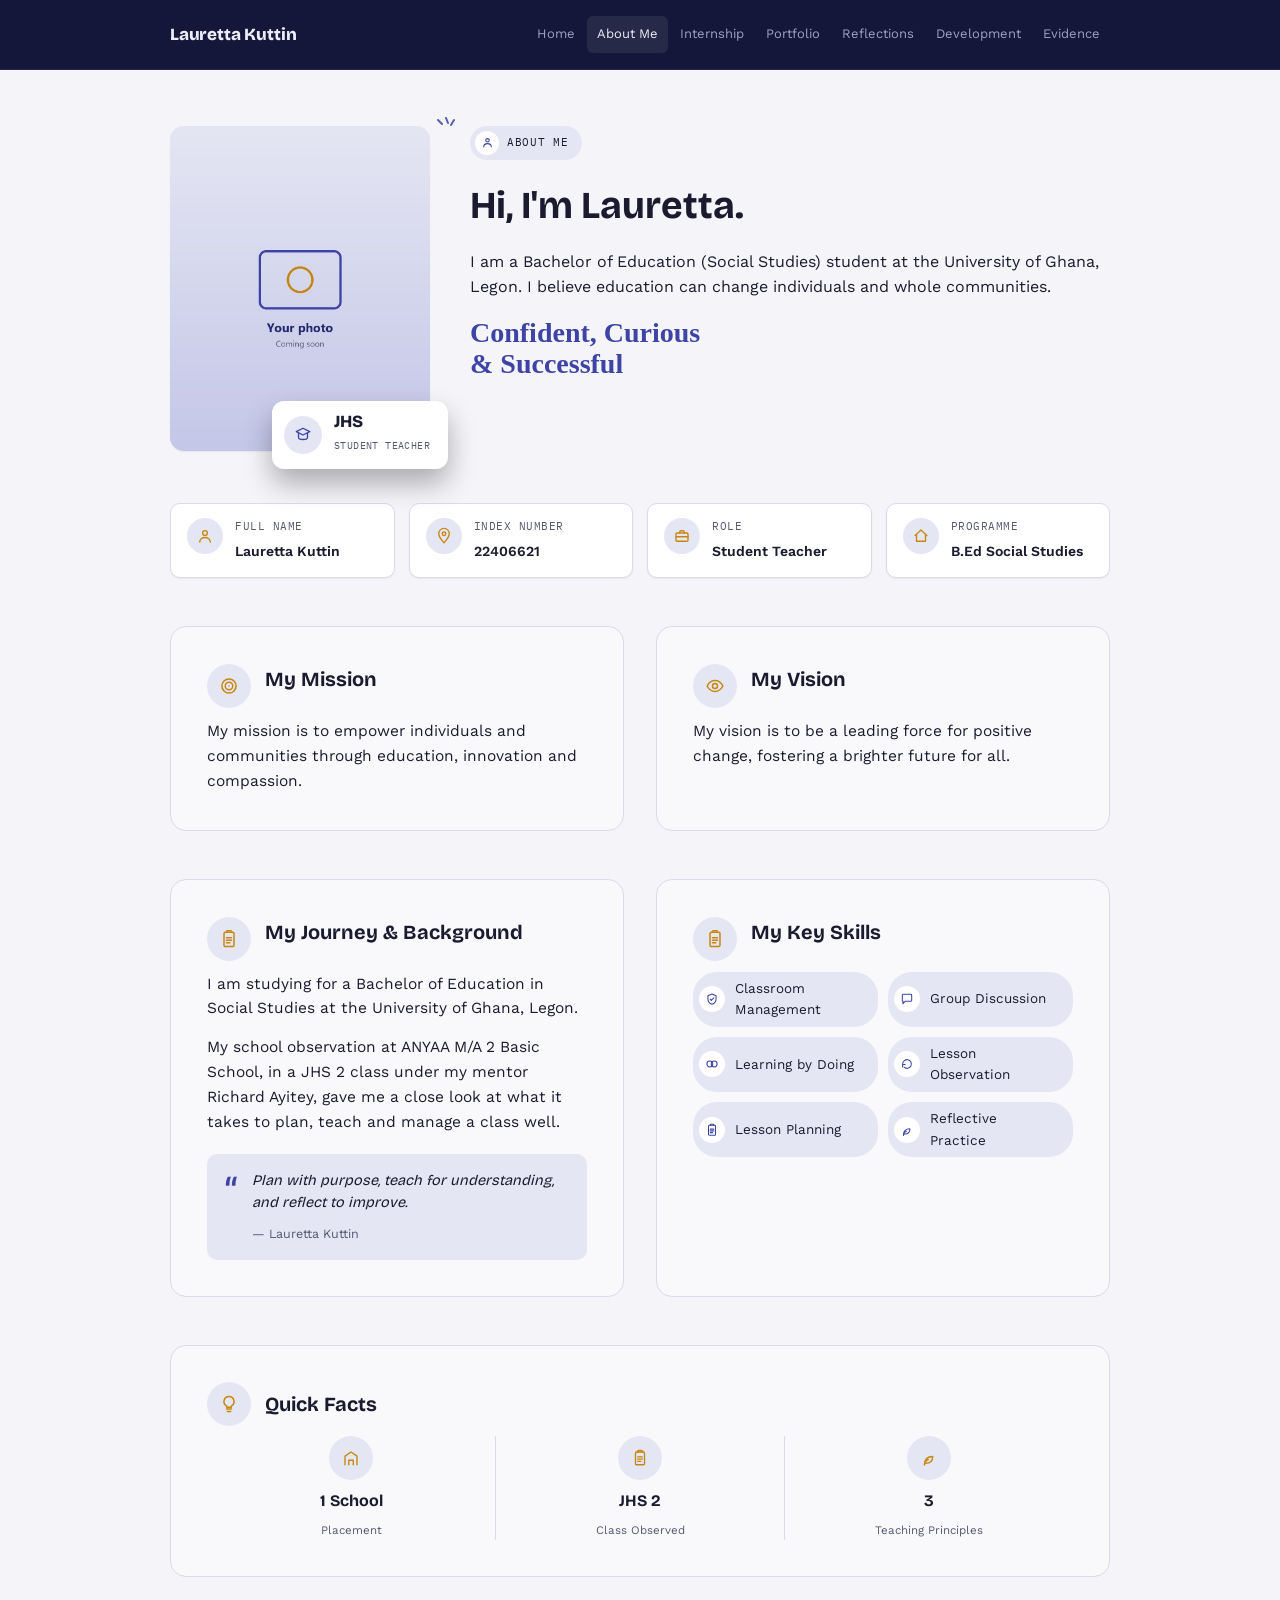
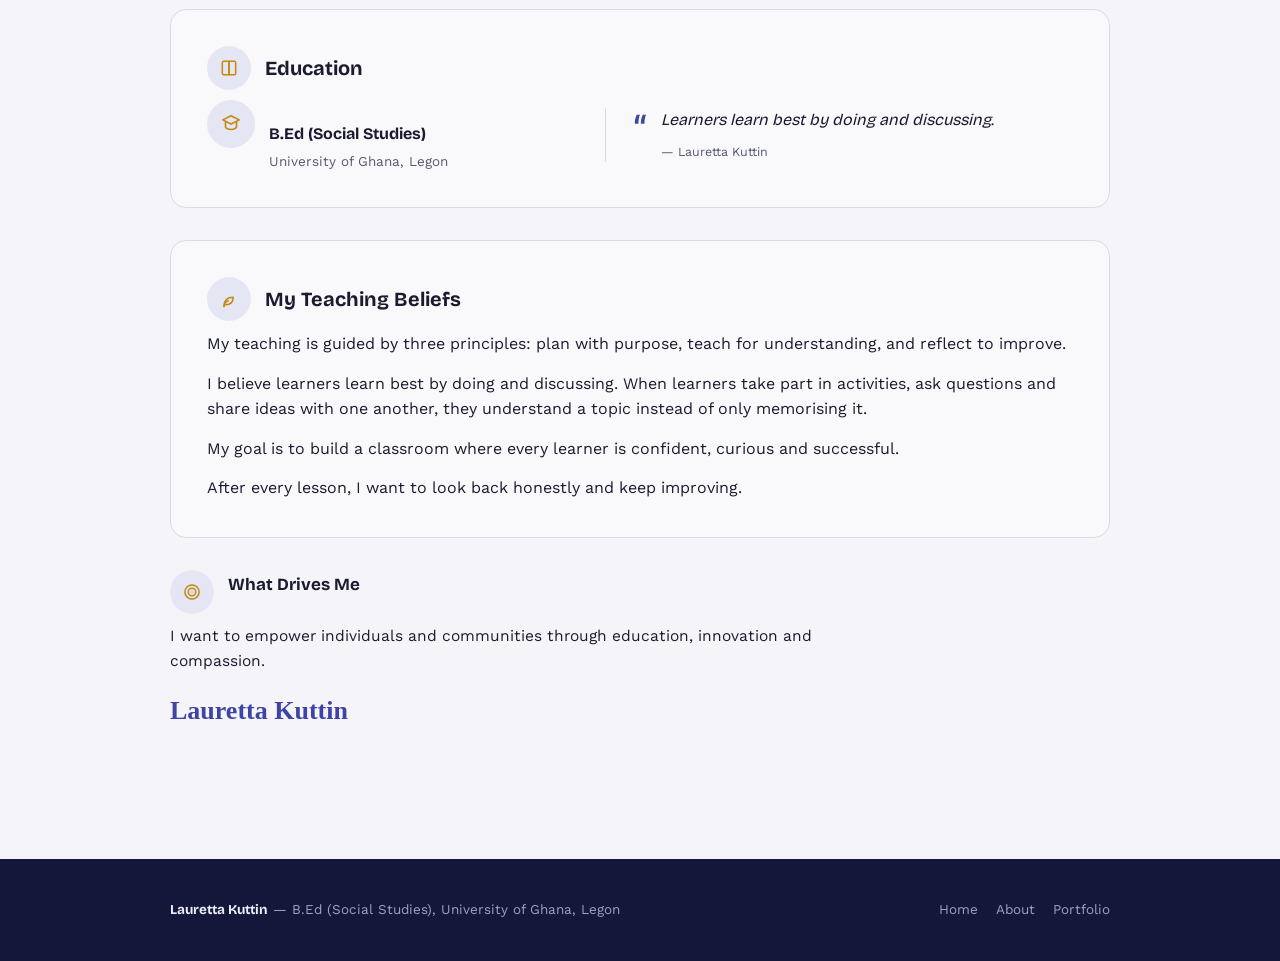
==== commit ff296ace: "Add Lauretta Kuttin's details: mission, vision, teaching beliefs and ANYAA M/A 2 observation Co-Auth" ====
--- a/site/about.html
+++ b/site/about.html
@@ -3,8 +3,8 @@
 <head>
 <meta charset="UTF-8">
 <meta name="viewport" content="width=device-width, initial-scale=1">
-<title>Your Full Name — About Me</title>
-<meta name="description" content="Teaching e-portfolio of Your Full Name, B.Ed (Social Studies) student-teacher at the University of Ghana, Legon.">
+<title>Lauretta Kuttin — About Me</title>
+<meta name="description" content="Teaching e-portfolio of Lauretta Kuttin, B.Ed (Social Studies) student-teacher at the University of Ghana, Legon.">
 <link rel="stylesheet" href="https://fonts.googleapis.com/css2?family=Bricolage+Grotesque:opsz,wght@12..96,500;12..96,700;12..96,800&family=Work+Sans:wght@400;500;600;700&family=IBM+Plex+Mono:wght@500&display=swap">
 <link rel="stylesheet" href="styles.css">
 </head>
@@ -12,7 +12,7 @@
 
 <header class="site">
   <div class="container nav-row">
-    <a class="brand" href="index.html">Your Name</a>
+    <a class="brand" href="index.html">Lauretta Kuttin</a>
     <button class="nav-toggle" id="navToggle" aria-expanded="false">Menu</button>
     <nav class="links" id="navLinks">
       <a href="index.html">Home</a>
@@ -32,7 +32,7 @@
     <div class="about-split">
       <div style="position:relative;">
         <div class="photo-ticks"><svg width="24" height="34" viewBox="0 0 24 34" fill="none" stroke="currentColor" stroke-width="2" stroke-linecap="round"><path d="M2 4l4 4"/><path d="M10 2l2 5"/><path d="M18 4l-3 5"/></svg></div>
-        <img class="about-photo" style="object-position:center 15%;" src="assets/portrait.jpg" alt="Portrait of Your Full Name">
+        <img class="about-photo" style="object-position:center 15%;" src="assets/portrait.jpg" alt="Portrait of Lauretta Kuttin">
         <div class="hero-badge" style="position:absolute;right:-18px;bottom:-18px;left:auto;">
           <div class="badge-icon"><svg width="18" height="18" viewBox="0 0 24 24" fill="none" stroke="currentColor" stroke-width="1.8" stroke-linecap="round" stroke-linejoin="round"><path d="M12 3l9 4.5-9 4.5-9-4.5z"/><path d="M6 10v5c0 1.5 2.7 3 6 3s6-1.5 6-3v-5"/></svg></div>
           <div><b>JHS</b><span>Student Teacher</span></div>
@@ -40,9 +40,9 @@
       </div>
       <div class="about-greet">
         <div class="pill-eyebrow"><span class="pill-icon"><svg width="13" height="13" viewBox="0 0 24 24" fill="none" stroke="currentColor" stroke-width="2" stroke-linecap="round" stroke-linejoin="round"><circle cx="12" cy="8" r="3.2"/><path d="M5 20c0-3.5 3-6 7-6s7 2.5 7 6"/></svg></span>About Me</div>
-        <h3 style="font-size:clamp(28px,4.4vw,38px);">Hi, I'm [First Name].</h3>
-        <p class="body-text">I am a Bachelor of Education student at the University of Ghana, specialising in Social Studies. I chose teaching because I want to make a difference in the lives of learners and help every child discover their potential.</p>
-        <div class="tagline-script">Every Child<br>A Fair Chance</div>
+        <h3 style="font-size:clamp(28px,4.4vw,38px);">Hi, I'm Lauretta.</h3>
+        <p class="body-text">I am a Bachelor of Education (Social Studies) student at the University of Ghana, Legon. I believe education can change individuals and whole communities.</p>
+        <div class="tagline-script">Confident, Curious<br>&amp; Successful</div>
       </div>
     </div>
 
@@ -50,11 +50,11 @@
       <div class="info-grid">
         <div class="info-item">
           <div class="info-icon"><svg width="18" height="18" viewBox="0 0 24 24" fill="none" stroke="currentColor" stroke-width="1.8" stroke-linecap="round" stroke-linejoin="round"><circle cx="12" cy="8" r="3.2"/><path d="M5 20c0-3.5 3-6 7-6s7 2.5 7 6"/></svg></div>
-          <div><span class="info-label">Full Name</span><span class="info-value">Your Full Name</span></div>
+          <div><span class="info-label">Full Name</span><span class="info-value">Lauretta Kuttin</span></div>
         </div>
         <div class="info-item">
           <div class="info-icon"><svg width="18" height="18" viewBox="0 0 24 24" fill="none" stroke="currentColor" stroke-width="1.8" stroke-linecap="round" stroke-linejoin="round"><path d="M12 21s7-7.2 7-12.2a7 7 0 1 0-14 0C5 13.8 12 21 12 21z"/><circle cx="12" cy="9" r="2.4"/></svg></div>
-          <div><span class="info-label">Location</span><span class="info-value">University of Ghana, Legon</span></div>
+          <div><span class="info-label">Index Number</span><span class="info-value">22406621</span></div>
         </div>
         <div class="info-item">
           <div class="info-icon"><svg width="18" height="18" viewBox="0 0 24 24" fill="none" stroke="currentColor" stroke-width="1.8" stroke-linecap="round" stroke-linejoin="round"><rect x="4" y="8" width="16" height="11" rx="1.5"/><path d="M9 8V6.5A1.5 1.5 0 0 1 10.5 5h3A1.5 1.5 0 0 1 15 6.5V8"/><path d="M4 13h16"/></svg></div>
@@ -62,8 +62,25 @@
         </div>
         <div class="info-item">
           <div class="info-icon"><svg width="18" height="18" viewBox="0 0 24 24" fill="none" stroke="currentColor" stroke-width="1.8" stroke-linecap="round" stroke-linejoin="round"><path d="M4 11.5L12 4l8 7.5"/><path d="M6 10v9h12v-9"/></svg></div>
-          <div><span class="info-label">Field</span><span class="info-value">Social Studies (JHS)</span></div>
-        </div>
+          <div><span class="info-label">Programme</span><span class="info-value">B.Ed Social Studies</span></div>
+        </div>
+      </div>
+    </div>
+
+    <div class="two-col block">
+      <div class="panel" style="margin-bottom:0;">
+        <div class="panel-head">
+        <div class="focus-icon"><svg width="20" height="20" viewBox="0 0 24 24" fill="none" stroke="currentColor" stroke-width="1.8" stroke-linecap="round" stroke-linejoin="round"><circle cx="12" cy="12" r="8.5"/><circle cx="12" cy="12" r="4.5"/><circle cx="12" cy="12" r=".8" fill="currentColor" stroke="none"/></svg></div>
+        <h3>My Mission</h3>
+      </div>
+        <p class="body-text">My mission is to empower individuals and communities through education, innovation and compassion.</p>
+      </div>
+      <div class="panel" style="margin-bottom:0;">
+        <div class="panel-head">
+        <div class="focus-icon"><svg width="20" height="20" viewBox="0 0 24 24" fill="none" stroke="currentColor" stroke-width="1.8" stroke-linecap="round" stroke-linejoin="round"><path d="M2.5 12S6 5.5 12 5.5 21.5 12 21.5 12 18 18.5 12 18.5 2.5 12 2.5 12z"/><circle cx="12" cy="12" r="3"/></svg></div>
+        <h3>My Vision</h3>
+      </div>
+        <p class="body-text">My vision is to be a leading force for positive change, fostering a brighter future for all.</p>
       </div>
     </div>
 
@@ -73,13 +90,13 @@
         <div class="focus-icon"><svg width="20" height="20" viewBox="0 0 24 24" fill="none" stroke="currentColor" stroke-width="1.8" stroke-linecap="round" stroke-linejoin="round"><rect x="6" y="4" width="12" height="17" rx="1.5"/><path d="M9 4V3a1 1 0 0 1 1-1h4a1 1 0 0 1 1 1v1"/><path d="M9 10.5h6M9 13.5h6M9 16.5h4"/></svg></div>
         <h3>My Journey &amp; Background</h3>
       </div>
-        <p class="body-text">I am a Bachelor of Education student on the Distance Education Programme at the University of Ghana, Legon, specialising in Social Studies.</p>
-        <p class="body-text" style="margin-top:14px;">My journey into teaching has taught me that every learner is different. My experiences have strengthened my desire to understand learners, appreciate their differences, and help them succeed in their own ways.</p>
+        <p class="body-text">I am studying for a Bachelor of Education in Social Studies at the University of Ghana, Legon.</p>
+        <p class="body-text" style="margin-top:14px;">My school observation at ANYAA M/A 2 Basic School, in a JHS 2 class under my mentor Richard Ayitey, gave me a close look at what it takes to plan, teach and manage a class well.</p>
         <div class="testimonial" style="margin-top:20px;background:var(--chip-bg);border-radius:10px;padding:16px 18px;">
           <span class="quote-mark">&ldquo;</span>
           <div>
-            <blockquote style="font-size:14.5px;">Fairness in teaching is not giving every child the same path, but helping each child find a path to success.</blockquote>
-            <cite>— Your Full Name</cite>
+            <blockquote style="font-size:14.5px;">Plan with purpose, teach for understanding, and reflect to improve.</blockquote>
+            <cite>— Lauretta Kuttin</cite>
           </div>
         </div>
       </div>
@@ -90,9 +107,9 @@
       </div>
         <div class="skill-grid">
           <div class="skill-chip"><span class="chip-ico"><svg width="14" height="14" viewBox="0 0 24 24" fill="none" stroke="currentColor" stroke-width="1.8" stroke-linecap="round" stroke-linejoin="round"><path d="M12 3.5l7 2.8v5.2c0 5-3 8.3-7 9.5-4-1.2-7-4.5-7-9.5V6.3z"/><path d="M8.8 12.2l2.1 2.1 4.3-4.3"/></svg></span>Classroom Management</div>
-          <div class="skill-chip"><span class="chip-ico"><svg width="14" height="14" viewBox="0 0 24 24" fill="none" stroke="currentColor" stroke-width="1.8" stroke-linecap="round" stroke-linejoin="round"><path d="M4 5.5A1.5 1.5 0 0 1 5.5 4h13A1.5 1.5 0 0 1 20 5.5v9A1.5 1.5 0 0 1 18.5 16H9l-4 4v-4H5.5A1.5 1.5 0 0 1 4 14.5z"/></svg></span>Questioning</div>
-          <div class="skill-chip"><span class="chip-ico"><svg width="14" height="14" viewBox="0 0 24 24" fill="none" stroke="currentColor" stroke-width="1.8" stroke-linecap="round" stroke-linejoin="round"><circle cx="8.3" cy="12" r="5"/><circle cx="15.7" cy="12" r="5"/></svg></span>Differentiated Learning</div>
-          <div class="skill-chip"><span class="chip-ico"><svg width="14" height="14" viewBox="0 0 24 24" fill="none" stroke="currentColor" stroke-width="1.8" stroke-linecap="round" stroke-linejoin="round"><path d="M4.5 12a7.5 7.5 0 1 1 2.4 5.5"/><path d="M4.5 17v-4.3h4.3"/></svg></span>Inclusive Teaching</div>
+          <div class="skill-chip"><span class="chip-ico"><svg width="14" height="14" viewBox="0 0 24 24" fill="none" stroke="currentColor" stroke-width="1.8" stroke-linecap="round" stroke-linejoin="round"><path d="M4 5.5A1.5 1.5 0 0 1 5.5 4h13A1.5 1.5 0 0 1 20 5.5v9A1.5 1.5 0 0 1 18.5 16H9l-4 4v-4H5.5A1.5 1.5 0 0 1 4 14.5z"/></svg></span>Group Discussion</div>
+          <div class="skill-chip"><span class="chip-ico"><svg width="14" height="14" viewBox="0 0 24 24" fill="none" stroke="currentColor" stroke-width="1.8" stroke-linecap="round" stroke-linejoin="round"><circle cx="8.3" cy="12" r="5"/><circle cx="15.7" cy="12" r="5"/></svg></span>Learning by Doing</div>
+          <div class="skill-chip"><span class="chip-ico"><svg width="14" height="14" viewBox="0 0 24 24" fill="none" stroke="currentColor" stroke-width="1.8" stroke-linecap="round" stroke-linejoin="round"><path d="M4.5 12a7.5 7.5 0 1 1 2.4 5.5"/><path d="M4.5 17v-4.3h4.3"/></svg></span>Lesson Observation</div>
           <div class="skill-chip"><span class="chip-ico"><svg width="14" height="14" viewBox="0 0 24 24" fill="none" stroke="currentColor" stroke-width="1.8" stroke-linecap="round" stroke-linejoin="round"><rect x="6" y="4" width="12" height="17" rx="1.5"/><path d="M9 4V3a1 1 0 0 1 1-1h4a1 1 0 0 1 1 1v1"/><path d="M9 10.5h6M9 13.5h6M9 16.5h4"/></svg></span>Lesson Planning</div>
           <div class="skill-chip"><span class="chip-ico"><svg width="14" height="14" viewBox="0 0 24 24" fill="none" stroke="currentColor" stroke-width="1.8" stroke-linecap="round" stroke-linejoin="round"><path d="M6 21c0-7 4-11 11-11 0 6-3 9-9 9"/><path d="M6 21c0-4 2-6 5-7"/></svg></span>Reflective Practice</div>
         </div>
@@ -107,15 +124,15 @@
       <div class="stat-trio">
         <div class="stat-trio-item">
           <div class="focus-icon"><svg width="18" height="18" viewBox="0 0 24 24" fill="none" stroke="currentColor" stroke-width="1.8" stroke-linecap="round" stroke-linejoin="round"><path d="M4 21V9.5L12 4l8 5.5V21"/><path d="M9 21v-6h6v6"/></svg></div>
-          <b>2 Schools</b><span>Placements</span>
+          <b>1 School</b><span>Placement</span>
         </div>
         <div class="stat-trio-item">
           <div class="focus-icon"><svg width="18" height="18" viewBox="0 0 24 24" fill="none" stroke="currentColor" stroke-width="1.8" stroke-linecap="round" stroke-linejoin="round"><rect x="6" y="4" width="12" height="17" rx="1.5"/><path d="M9 4V3a1 1 0 0 1 1-1h4a1 1 0 0 1 1 1v1"/><path d="M9 10.5h6M9 13.5h6M9 16.5h4"/></svg></div>
-          <b>0 Journals</b><span>Reflective</span>
+          <b>JHS 2</b><span>Class Observed</span>
         </div>
         <div class="stat-trio-item">
           <div class="focus-icon"><svg width="18" height="18" viewBox="0 0 24 24" fill="none" stroke="currentColor" stroke-width="1.8" stroke-linecap="round" stroke-linejoin="round"><path d="M6 21c0-7 4-11 11-11 0 6-3 9-9 9"/><path d="M6 21c0-4 2-6 5-7"/></svg></div>
-          <b>0 Lessons</b><span>Taught</span>
+          <b>3</b><span>Teaching Principles</span>
         </div>
       </div>
     </div>
@@ -130,14 +147,14 @@
           <div class="focus-icon"><svg width="22" height="22" viewBox="0 0 24 24" fill="none" stroke="currentColor" stroke-width="1.8" stroke-linecap="round" stroke-linejoin="round"><path d="M12 3l9 4.5-9 4.5-9-4.5z"/><path d="M6 10v5c0 1.5 2.7 3 6 3s6-1.5 6-3v-5"/></svg></div>
           <div>
             <h4>B.Ed (Social Studies)</h4>
-            <p>Distance Education Programme<br>University of Ghana, Legon</p>
+            <p>University of Ghana, Legon</p>
           </div>
         </div>
         <div class="testimonial">
           <span class="quote-mark">&ldquo;</span>
           <div>
-            <blockquote>I believe teaching is about helping every child to learn.</blockquote>
-            <cite>— Your Full Name</cite>
+            <blockquote>Learners learn best by doing and discussing.</blockquote>
+            <cite>— Lauretta Kuttin</cite>
           </div>
         </div>
       </div>
@@ -146,12 +163,12 @@
     <div class="panel">
       <div class="panel-head">
         <div class="focus-icon"><svg width="20" height="20" viewBox="0 0 24 24" fill="none" stroke="currentColor" stroke-width="1.8" stroke-linecap="round" stroke-linejoin="round"><path d="M6 21c0-7 4-11 11-11 0 6-3 9-9 9"/><path d="M6 21c0-4 2-6 5-7"/></svg></div>
-        <h3>My Philosophy of Education</h3>
-      </div>
-      <p class="body-text">I believe teaching goes beyond explaining lessons; it is about understanding the learners behind them. I hope to become a teacher who uses differentiated learning to meet individual needs, gives every child a fair chance, and creates a classroom where no learner feels left behind.</p>
-      <p class="body-text" style="margin-top:14px;">My first philosophy statement, written during my Year One school observation, still guides me. I believe teaching is about helping every child to learn. I will use simple methods so all learners can understand, and I will encourage and support them to do their best and become confident. I also believe learning should be active and connected to real life.</p>
-      <p class="body-text" style="margin-top:14px;">Through discussions with my mentor and STS partner, I learned that teaching should be learner-centred and consider learners' needs and backgrounds. I also learned the importance of inclusion and of using different strategies so that all children can take part. Setting high expectations with support helps learners gain confidence, continuous assessment and reflection improve teaching and learning, and working with parents and the community supports learners' progress.</p>
-            <p class="body-text" style="margin-top:14px;">As an aspiring teacher, I will keep learning and improving so that I can help my learners better.</p>
+        <h3>My Teaching Beliefs</h3>
+      </div>
+      <p class="body-text">My teaching is guided by three principles: plan with purpose, teach for understanding, and reflect to improve.</p>
+      <p class="body-text" style="margin-top:14px;">I believe learners learn best by doing and discussing. When learners take part in activities, ask questions and share ideas with one another, they understand a topic instead of only memorising it.</p>
+      <p class="body-text" style="margin-top:14px;">My goal is to build a classroom where every learner is confident, curious and successful.</p>
+            <p class="body-text" style="margin-top:14px;">After every lesson, I want to look back honestly and keep improving.</p>
     </div>
 
     <div class="block">
@@ -160,8 +177,8 @@
           <div class="focus-icon"><svg width="20" height="20" viewBox="0 0 24 24" fill="none" stroke="currentColor" stroke-width="1.8" stroke-linecap="round" stroke-linejoin="round"><circle cx="12" cy="12" r="8.5"/><circle cx="12" cy="12" r="4.5"/><circle cx="12" cy="12" r=".8" fill="currentColor" stroke="none"/></svg></div>
           <h3 style="font-size:17px;">What Drives Me</h3>
         </div>
-        <p class="body-text">I want to make a difference in the lives of learners and help every child discover their potential.</p>
-        <div class="signature">Your Full Name</div>
+        <p class="body-text">I want to empower individuals and communities through education, innovation and compassion.</p>
+        <div class="signature">Lauretta Kuttin</div>
       </div>
     </div>
   </div>
@@ -169,7 +186,7 @@
 
 <footer class="site">
   <div class="container">
-    <div><strong>Your Full Name</strong> — B.Ed (Social Studies), Distance Education Programme, University of Ghana, Legon</div>
+    <div><strong>Lauretta Kuttin</strong> — B.Ed (Social Studies), University of Ghana, Legon</div>
     <div class="foot-links">
       <a href="index.html">Home</a>
       <a href="about.html">About</a>
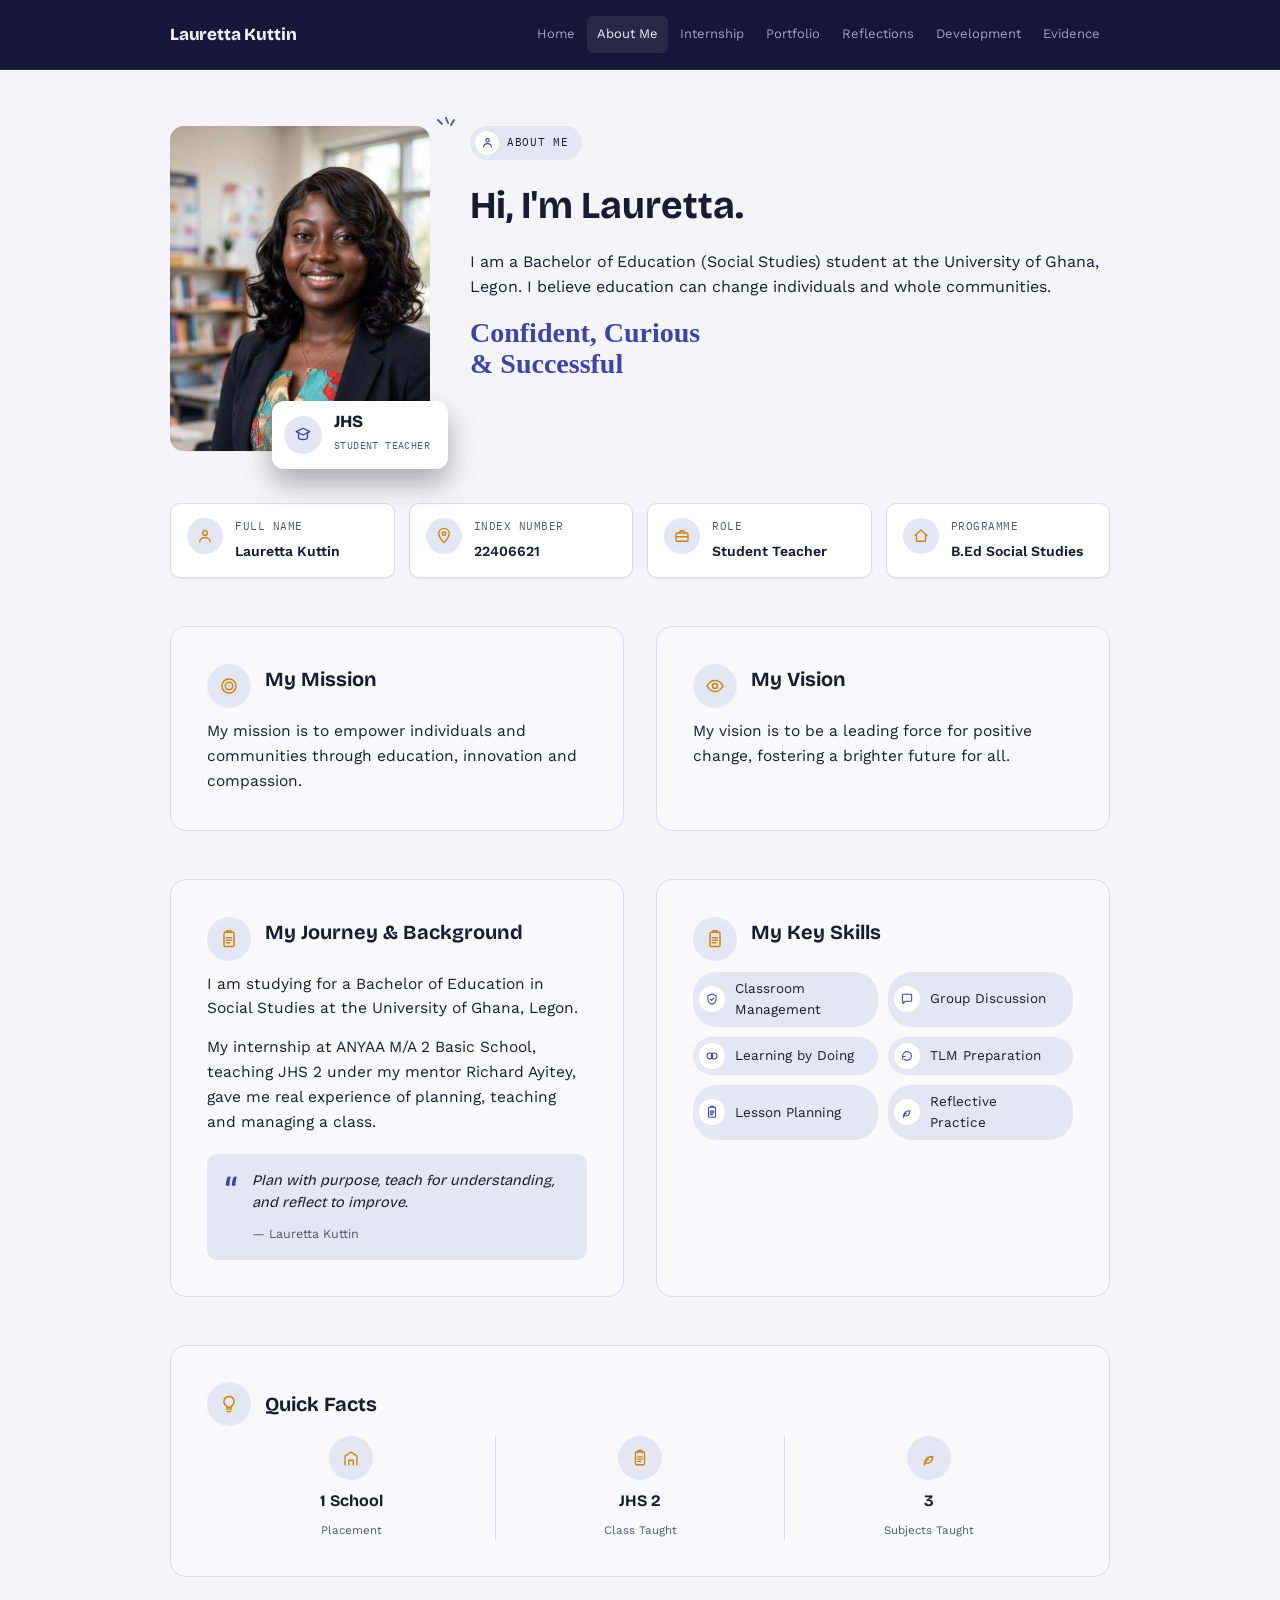
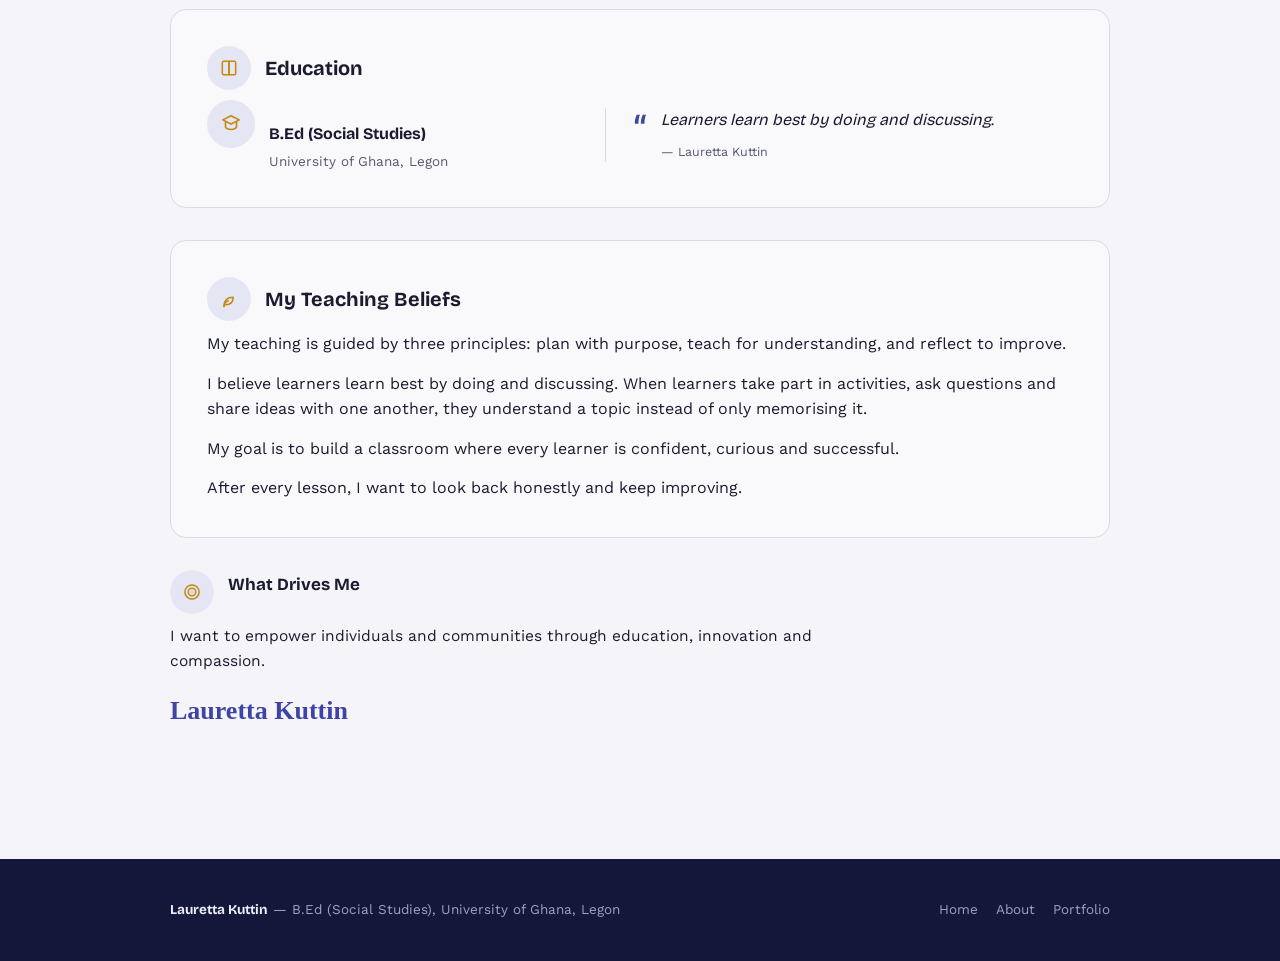
==== commit 03b2c5a3: "Lauretta taught JHS 2: add responsibilities, goals, scheme of work, lesson plan and TLMs Co-Authored" ====
--- a/site/about.html
+++ b/site/about.html
@@ -91,7 +91,7 @@
         <h3>My Journey &amp; Background</h3>
       </div>
         <p class="body-text">I am studying for a Bachelor of Education in Social Studies at the University of Ghana, Legon.</p>
-        <p class="body-text" style="margin-top:14px;">My school observation at ANYAA M/A 2 Basic School, in a JHS 2 class under my mentor Richard Ayitey, gave me a close look at what it takes to plan, teach and manage a class well.</p>
+        <p class="body-text" style="margin-top:14px;">My internship at ANYAA M/A 2 Basic School, teaching JHS 2 under my mentor Richard Ayitey, gave me real experience of planning, teaching and managing a class.</p>
         <div class="testimonial" style="margin-top:20px;background:var(--chip-bg);border-radius:10px;padding:16px 18px;">
           <span class="quote-mark">&ldquo;</span>
           <div>
@@ -109,7 +109,7 @@
           <div class="skill-chip"><span class="chip-ico"><svg width="14" height="14" viewBox="0 0 24 24" fill="none" stroke="currentColor" stroke-width="1.8" stroke-linecap="round" stroke-linejoin="round"><path d="M12 3.5l7 2.8v5.2c0 5-3 8.3-7 9.5-4-1.2-7-4.5-7-9.5V6.3z"/><path d="M8.8 12.2l2.1 2.1 4.3-4.3"/></svg></span>Classroom Management</div>
           <div class="skill-chip"><span class="chip-ico"><svg width="14" height="14" viewBox="0 0 24 24" fill="none" stroke="currentColor" stroke-width="1.8" stroke-linecap="round" stroke-linejoin="round"><path d="M4 5.5A1.5 1.5 0 0 1 5.5 4h13A1.5 1.5 0 0 1 20 5.5v9A1.5 1.5 0 0 1 18.5 16H9l-4 4v-4H5.5A1.5 1.5 0 0 1 4 14.5z"/></svg></span>Group Discussion</div>
           <div class="skill-chip"><span class="chip-ico"><svg width="14" height="14" viewBox="0 0 24 24" fill="none" stroke="currentColor" stroke-width="1.8" stroke-linecap="round" stroke-linejoin="round"><circle cx="8.3" cy="12" r="5"/><circle cx="15.7" cy="12" r="5"/></svg></span>Learning by Doing</div>
-          <div class="skill-chip"><span class="chip-ico"><svg width="14" height="14" viewBox="0 0 24 24" fill="none" stroke="currentColor" stroke-width="1.8" stroke-linecap="round" stroke-linejoin="round"><path d="M4.5 12a7.5 7.5 0 1 1 2.4 5.5"/><path d="M4.5 17v-4.3h4.3"/></svg></span>Lesson Observation</div>
+          <div class="skill-chip"><span class="chip-ico"><svg width="14" height="14" viewBox="0 0 24 24" fill="none" stroke="currentColor" stroke-width="1.8" stroke-linecap="round" stroke-linejoin="round"><path d="M4.5 12a7.5 7.5 0 1 1 2.4 5.5"/><path d="M4.5 17v-4.3h4.3"/></svg></span>TLM Preparation</div>
           <div class="skill-chip"><span class="chip-ico"><svg width="14" height="14" viewBox="0 0 24 24" fill="none" stroke="currentColor" stroke-width="1.8" stroke-linecap="round" stroke-linejoin="round"><rect x="6" y="4" width="12" height="17" rx="1.5"/><path d="M9 4V3a1 1 0 0 1 1-1h4a1 1 0 0 1 1 1v1"/><path d="M9 10.5h6M9 13.5h6M9 16.5h4"/></svg></span>Lesson Planning</div>
           <div class="skill-chip"><span class="chip-ico"><svg width="14" height="14" viewBox="0 0 24 24" fill="none" stroke="currentColor" stroke-width="1.8" stroke-linecap="round" stroke-linejoin="round"><path d="M6 21c0-7 4-11 11-11 0 6-3 9-9 9"/><path d="M6 21c0-4 2-6 5-7"/></svg></span>Reflective Practice</div>
         </div>
@@ -128,11 +128,11 @@
         </div>
         <div class="stat-trio-item">
           <div class="focus-icon"><svg width="18" height="18" viewBox="0 0 24 24" fill="none" stroke="currentColor" stroke-width="1.8" stroke-linecap="round" stroke-linejoin="round"><rect x="6" y="4" width="12" height="17" rx="1.5"/><path d="M9 4V3a1 1 0 0 1 1-1h4a1 1 0 0 1 1 1v1"/><path d="M9 10.5h6M9 13.5h6M9 16.5h4"/></svg></div>
-          <b>JHS 2</b><span>Class Observed</span>
+          <b>JHS 2</b><span>Class Taught</span>
         </div>
         <div class="stat-trio-item">
           <div class="focus-icon"><svg width="18" height="18" viewBox="0 0 24 24" fill="none" stroke="currentColor" stroke-width="1.8" stroke-linecap="round" stroke-linejoin="round"><path d="M6 21c0-7 4-11 11-11 0 6-3 9-9 9"/><path d="M6 21c0-4 2-6 5-7"/></svg></div>
-          <b>3</b><span>Teaching Principles</span>
+          <b>3</b><span>Subjects Taught</span>
         </div>
       </div>
     </div>
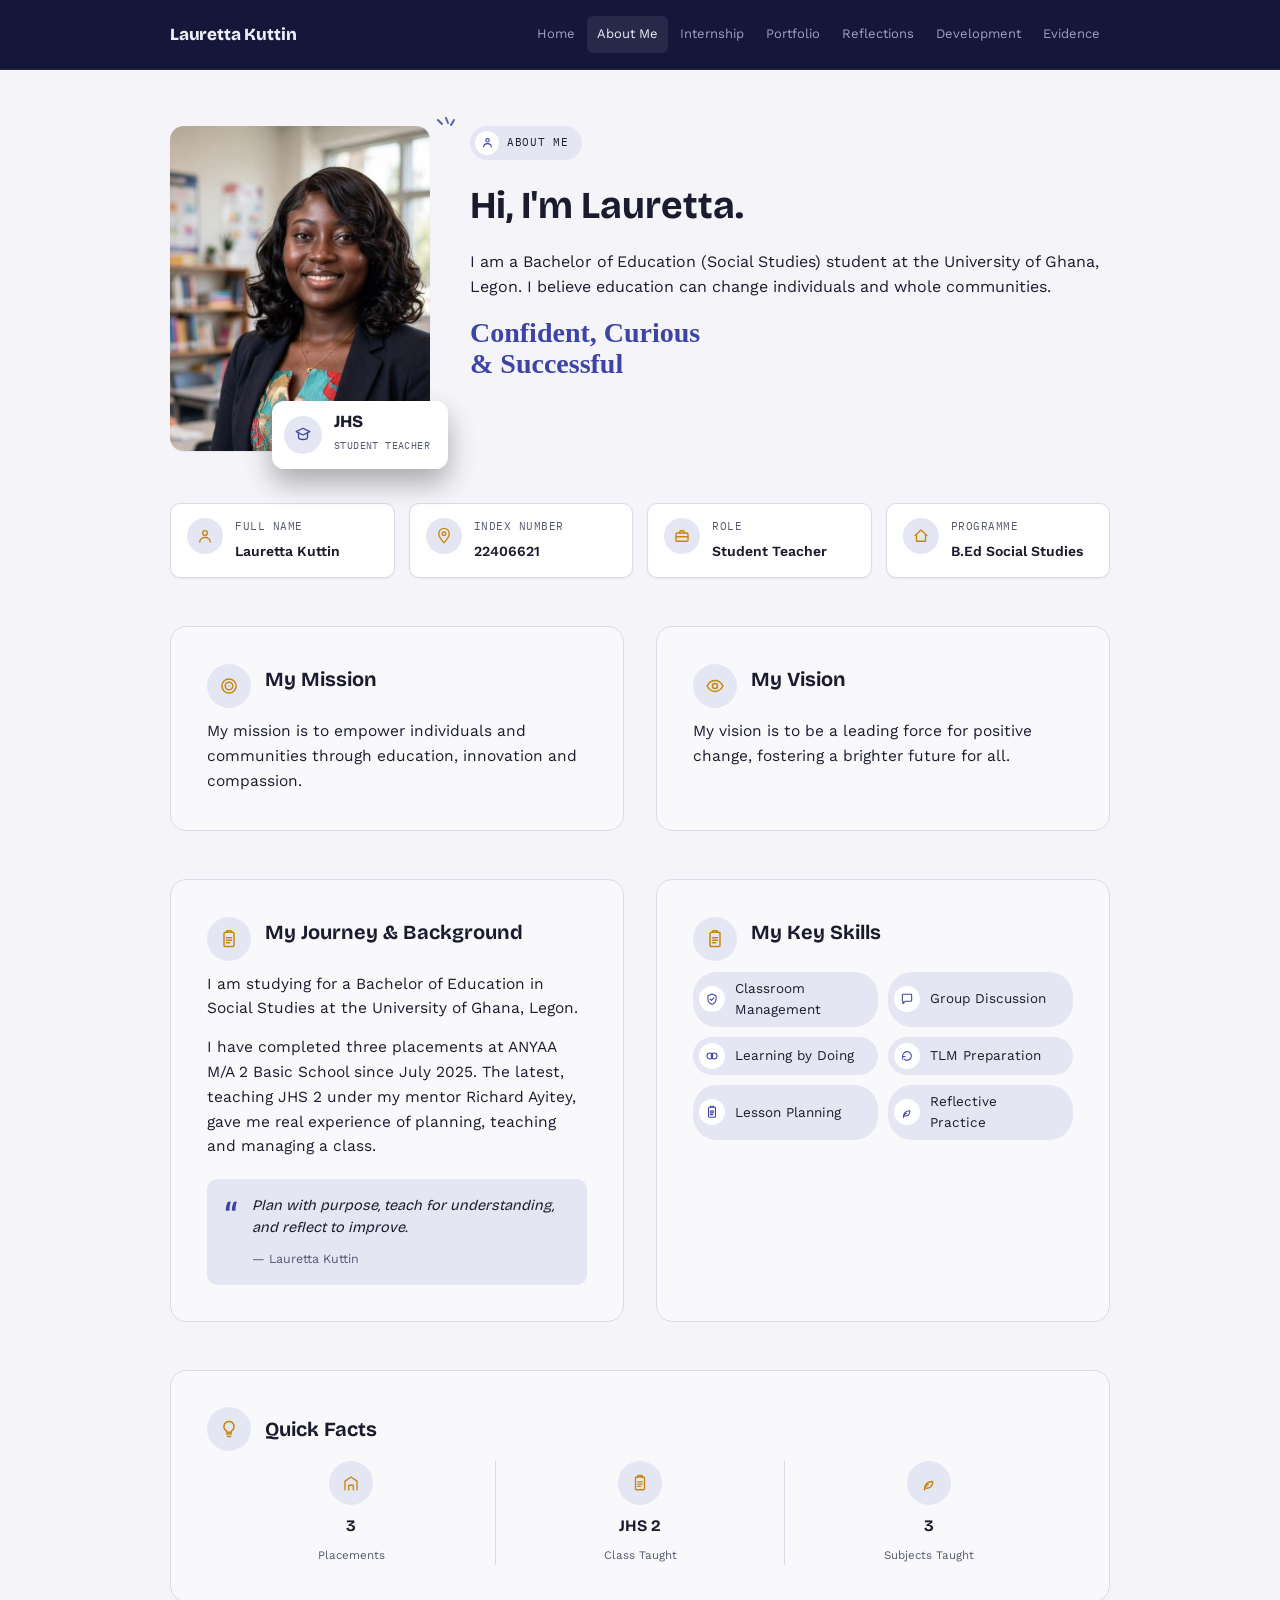
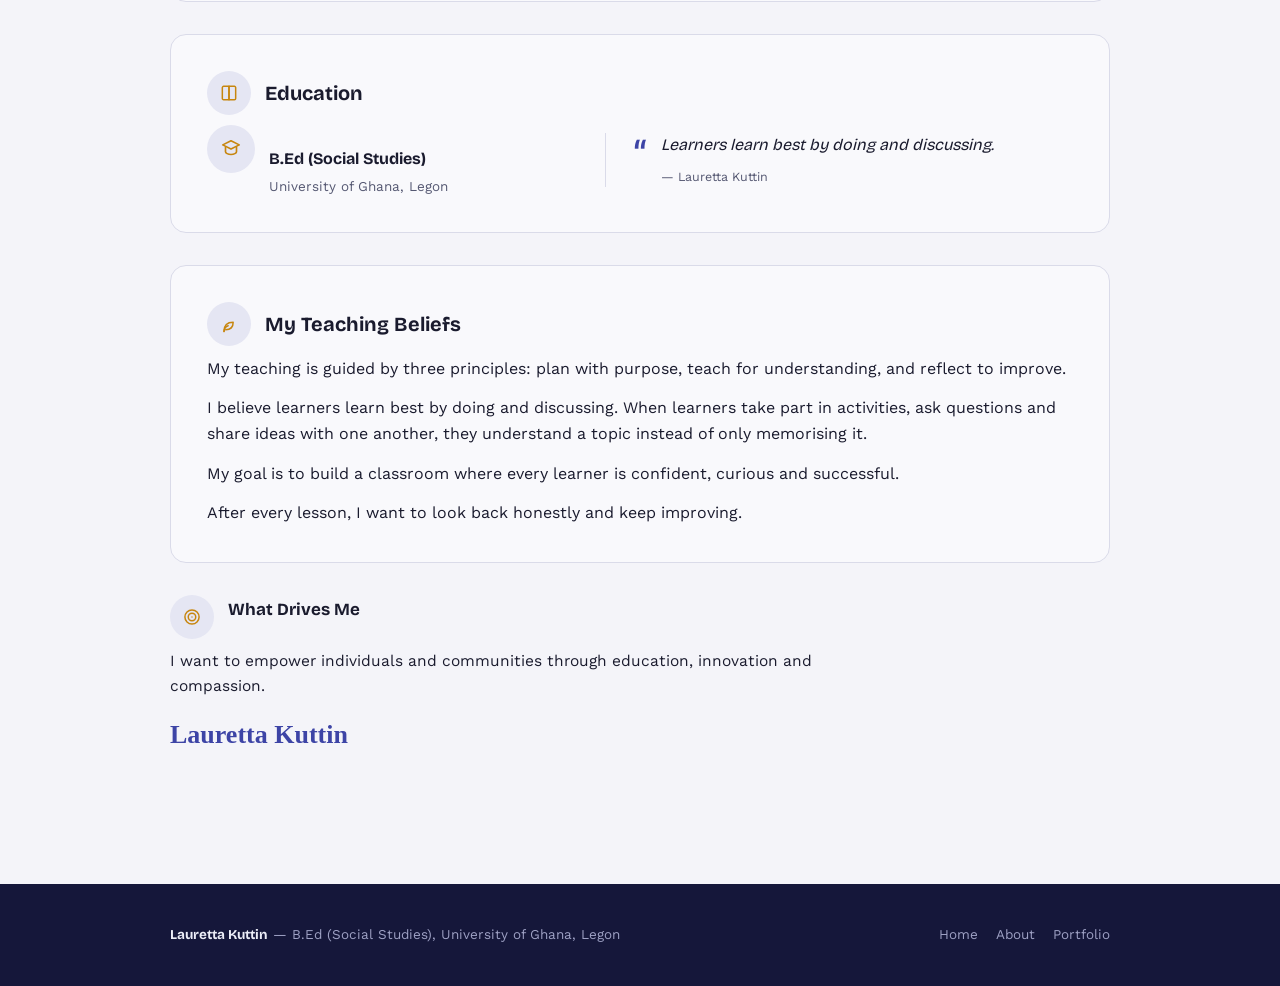
==== commit d6de6748: "Add Lauretta's reflective journals, score sheet, school history and placements Three journals (Y1S2," ====
--- a/site/about.html
+++ b/site/about.html
@@ -91,7 +91,7 @@
         <h3>My Journey &amp; Background</h3>
       </div>
         <p class="body-text">I am studying for a Bachelor of Education in Social Studies at the University of Ghana, Legon.</p>
-        <p class="body-text" style="margin-top:14px;">My internship at ANYAA M/A 2 Basic School, teaching JHS 2 under my mentor Richard Ayitey, gave me real experience of planning, teaching and managing a class.</p>
+        <p class="body-text" style="margin-top:14px;">I have completed three placements at ANYAA M/A 2 Basic School since July 2025. The latest, teaching JHS 2 under my mentor Richard Ayitey, gave me real experience of planning, teaching and managing a class.</p>
         <div class="testimonial" style="margin-top:20px;background:var(--chip-bg);border-radius:10px;padding:16px 18px;">
           <span class="quote-mark">&ldquo;</span>
           <div>
@@ -124,7 +124,7 @@
       <div class="stat-trio">
         <div class="stat-trio-item">
           <div class="focus-icon"><svg width="18" height="18" viewBox="0 0 24 24" fill="none" stroke="currentColor" stroke-width="1.8" stroke-linecap="round" stroke-linejoin="round"><path d="M4 21V9.5L12 4l8 5.5V21"/><path d="M9 21v-6h6v6"/></svg></div>
-          <b>1 School</b><span>Placement</span>
+          <b>3</b><span>Placements</span>
         </div>
         <div class="stat-trio-item">
           <div class="focus-icon"><svg width="18" height="18" viewBox="0 0 24 24" fill="none" stroke="currentColor" stroke-width="1.8" stroke-linecap="round" stroke-linejoin="round"><rect x="6" y="4" width="12" height="17" rx="1.5"/><path d="M9 4V3a1 1 0 0 1 1-1h4a1 1 0 0 1 1 1v1"/><path d="M9 10.5h6M9 13.5h6M9 16.5h4"/></svg></div>
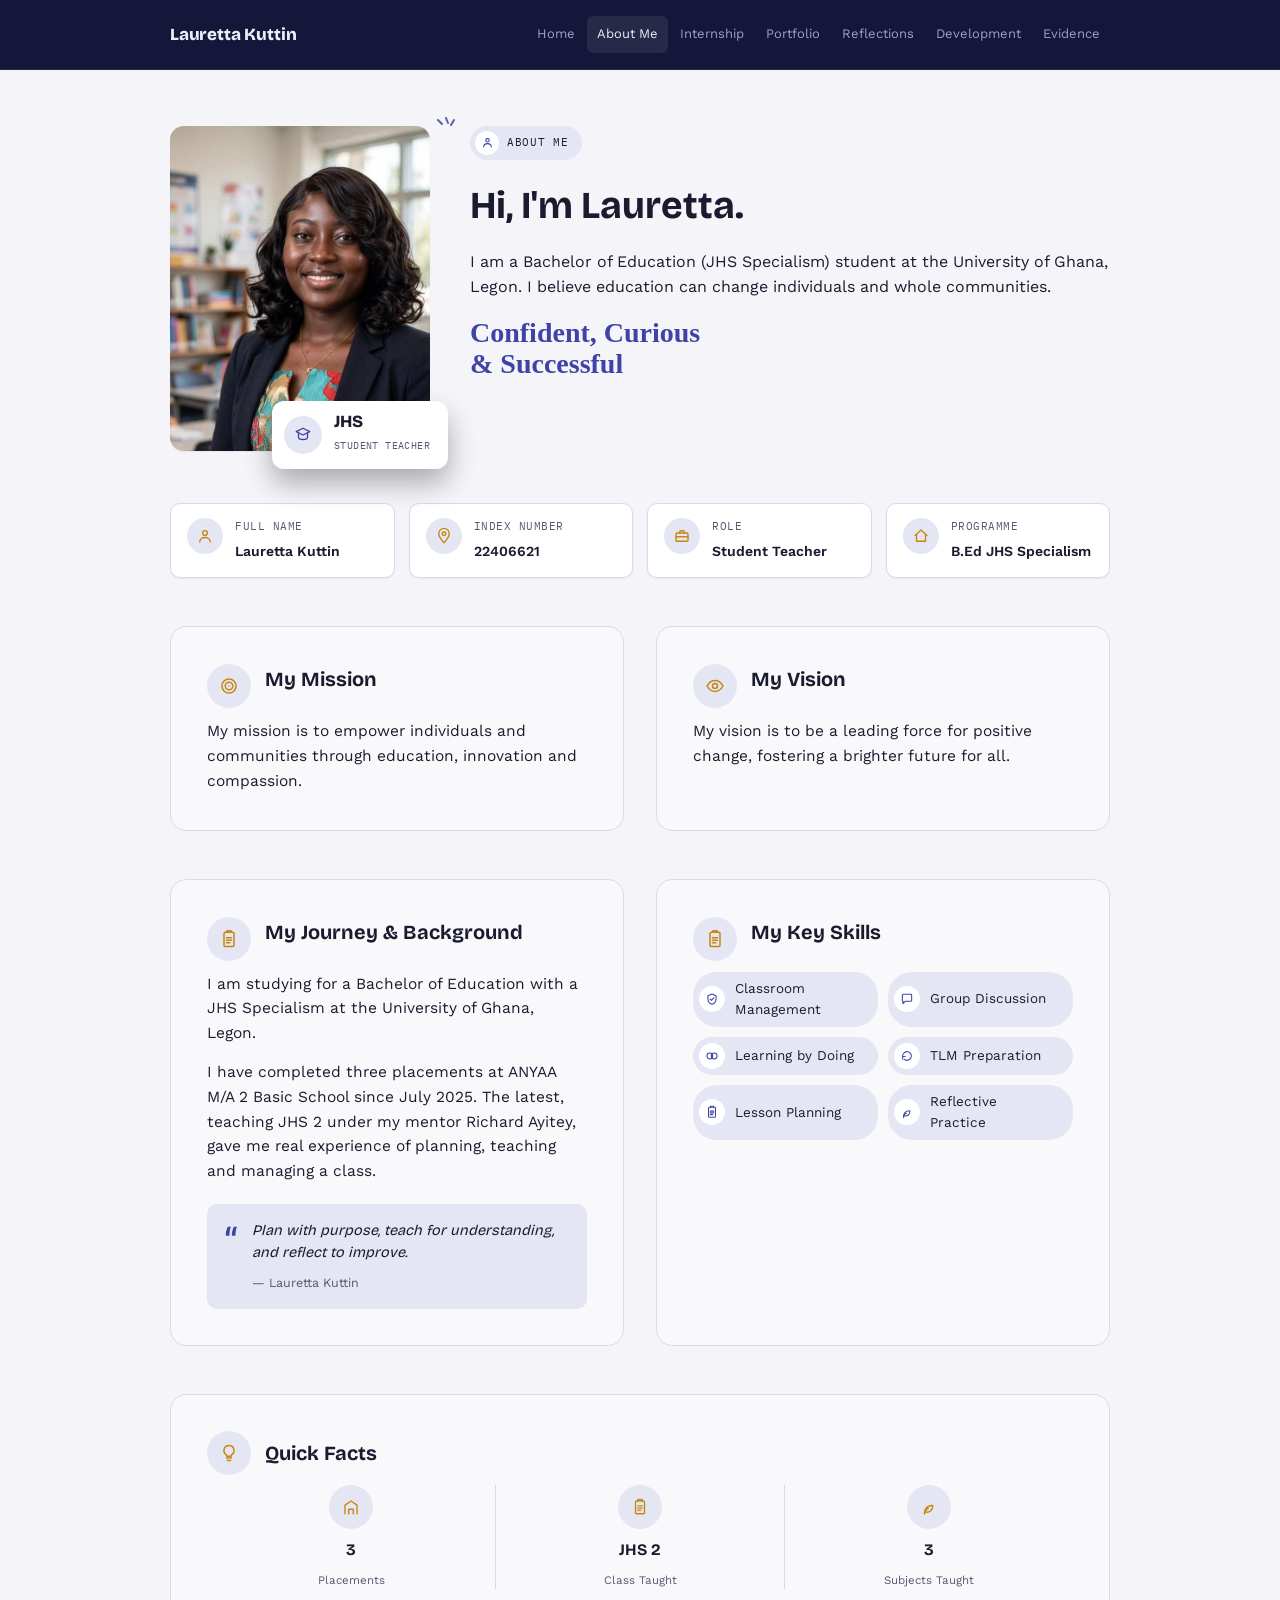
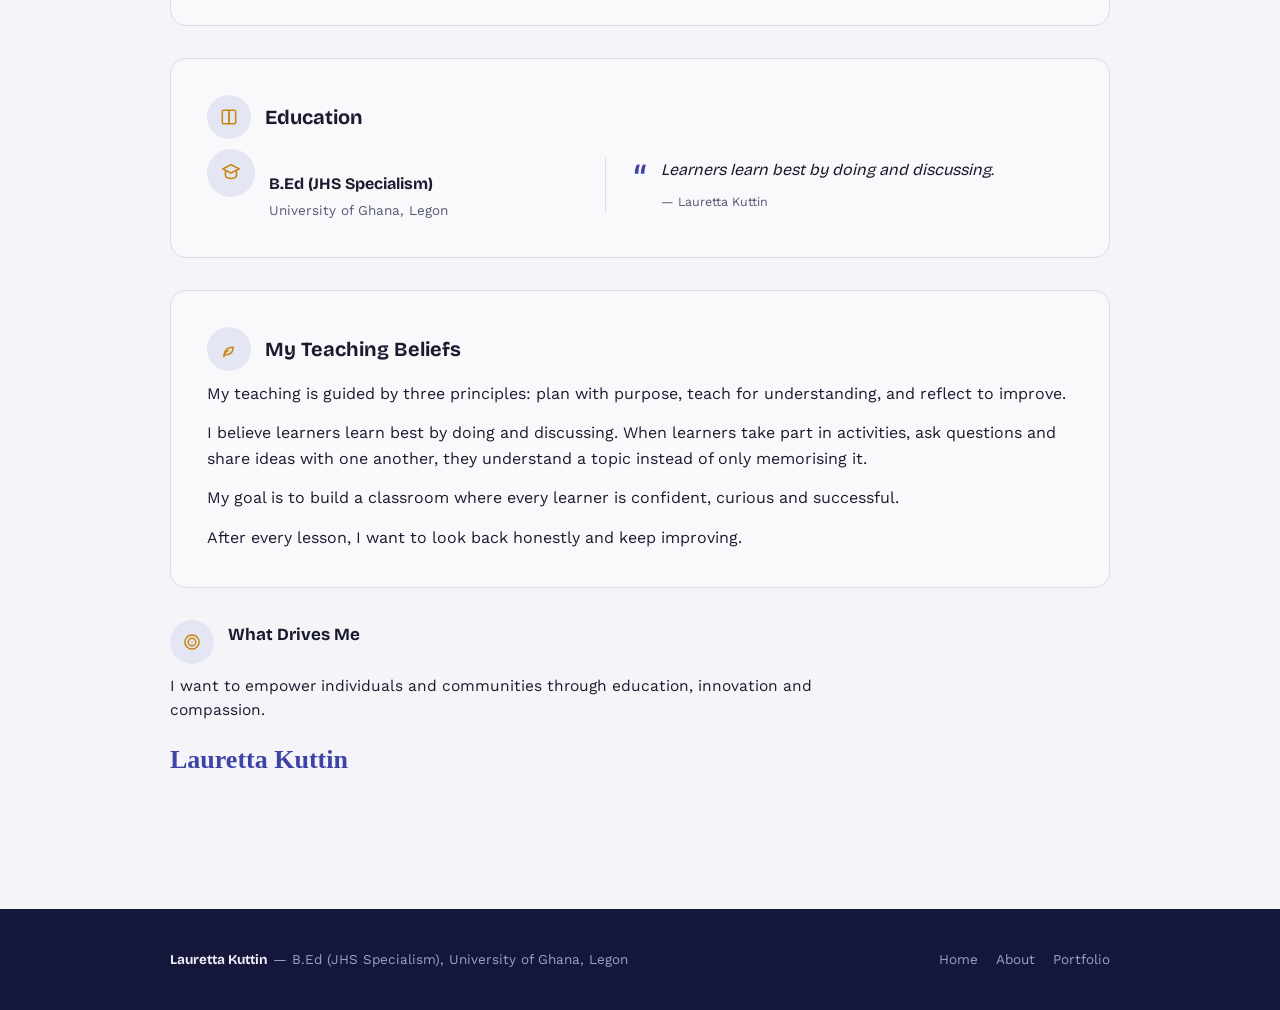
==== commit d449f8dd: "Correct Lauretta's programme to B.Ed JHS Specialism She asked for Social Studies to be replaced with" ====
--- a/site/about.html
+++ b/site/about.html
@@ -4,7 +4,7 @@
 <meta charset="UTF-8">
 <meta name="viewport" content="width=device-width, initial-scale=1">
 <title>Lauretta Kuttin — About Me</title>
-<meta name="description" content="Teaching e-portfolio of Lauretta Kuttin, B.Ed (Social Studies) student-teacher at the University of Ghana, Legon.">
+<meta name="description" content="Teaching e-portfolio of Lauretta Kuttin, B.Ed (JHS Specialism) student-teacher at the University of Ghana, Legon.">
 <link rel="stylesheet" href="https://fonts.googleapis.com/css2?family=Bricolage+Grotesque:opsz,wght@12..96,500;12..96,700;12..96,800&family=Work+Sans:wght@400;500;600;700&family=IBM+Plex+Mono:wght@500&display=swap">
 <link rel="stylesheet" href="styles.css">
 </head>
@@ -41,7 +41,7 @@
       <div class="about-greet">
         <div class="pill-eyebrow"><span class="pill-icon"><svg width="13" height="13" viewBox="0 0 24 24" fill="none" stroke="currentColor" stroke-width="2" stroke-linecap="round" stroke-linejoin="round"><circle cx="12" cy="8" r="3.2"/><path d="M5 20c0-3.5 3-6 7-6s7 2.5 7 6"/></svg></span>About Me</div>
         <h3 style="font-size:clamp(28px,4.4vw,38px);">Hi, I'm Lauretta.</h3>
-        <p class="body-text">I am a Bachelor of Education (Social Studies) student at the University of Ghana, Legon. I believe education can change individuals and whole communities.</p>
+        <p class="body-text">I am a Bachelor of Education (JHS Specialism) student at the University of Ghana, Legon. I believe education can change individuals and whole communities.</p>
         <div class="tagline-script">Confident, Curious<br>&amp; Successful</div>
       </div>
     </div>
@@ -62,7 +62,7 @@
         </div>
         <div class="info-item">
           <div class="info-icon"><svg width="18" height="18" viewBox="0 0 24 24" fill="none" stroke="currentColor" stroke-width="1.8" stroke-linecap="round" stroke-linejoin="round"><path d="M4 11.5L12 4l8 7.5"/><path d="M6 10v9h12v-9"/></svg></div>
-          <div><span class="info-label">Programme</span><span class="info-value">B.Ed Social Studies</span></div>
+          <div><span class="info-label">Programme</span><span class="info-value">B.Ed JHS Specialism</span></div>
         </div>
       </div>
     </div>
@@ -90,7 +90,7 @@
         <div class="focus-icon"><svg width="20" height="20" viewBox="0 0 24 24" fill="none" stroke="currentColor" stroke-width="1.8" stroke-linecap="round" stroke-linejoin="round"><rect x="6" y="4" width="12" height="17" rx="1.5"/><path d="M9 4V3a1 1 0 0 1 1-1h4a1 1 0 0 1 1 1v1"/><path d="M9 10.5h6M9 13.5h6M9 16.5h4"/></svg></div>
         <h3>My Journey &amp; Background</h3>
       </div>
-        <p class="body-text">I am studying for a Bachelor of Education in Social Studies at the University of Ghana, Legon.</p>
+        <p class="body-text">I am studying for a Bachelor of Education with a JHS Specialism at the University of Ghana, Legon.</p>
         <p class="body-text" style="margin-top:14px;">I have completed three placements at ANYAA M/A 2 Basic School since July 2025. The latest, teaching JHS 2 under my mentor Richard Ayitey, gave me real experience of planning, teaching and managing a class.</p>
         <div class="testimonial" style="margin-top:20px;background:var(--chip-bg);border-radius:10px;padding:16px 18px;">
           <span class="quote-mark">&ldquo;</span>
@@ -146,7 +146,7 @@
         <div class="edu-info">
           <div class="focus-icon"><svg width="22" height="22" viewBox="0 0 24 24" fill="none" stroke="currentColor" stroke-width="1.8" stroke-linecap="round" stroke-linejoin="round"><path d="M12 3l9 4.5-9 4.5-9-4.5z"/><path d="M6 10v5c0 1.5 2.7 3 6 3s6-1.5 6-3v-5"/></svg></div>
           <div>
-            <h4>B.Ed (Social Studies)</h4>
+            <h4>B.Ed (JHS Specialism)</h4>
             <p>University of Ghana, Legon</p>
           </div>
         </div>
@@ -186,7 +186,7 @@
 
 <footer class="site">
   <div class="container">
-    <div><strong>Lauretta Kuttin</strong> — B.Ed (Social Studies), University of Ghana, Legon</div>
+    <div><strong>Lauretta Kuttin</strong> — B.Ed (JHS Specialism), University of Ghana, Legon</div>
     <div class="foot-links">
       <a href="index.html">Home</a>
       <a href="about.html">About</a>
--- a/site/styles.css
+++ b/site/styles.css
@@ -708,3 +708,9 @@
 .doc-row{display:flex;flex-wrap:wrap;gap:16px;align-items:center;justify-content:space-between;}
 .doc-row .panel-intro{margin-bottom:0;flex:1;min-width:240px;}
 .evidence-card .evidence-photo.is-sheet{object-fit:contain;background:#fff;}
+
+@media (max-width:480px){.about-split .photo-ticks{right:0;}}
+
+.cta-btn{color:#FFFFFF;}
+@media (prefers-color-scheme: dark){:root:not([data-theme="light"]) .cta-btn{color:var(--header-bg);}}
+:root[data-theme="dark"] .cta-btn{color:var(--header-bg);}
